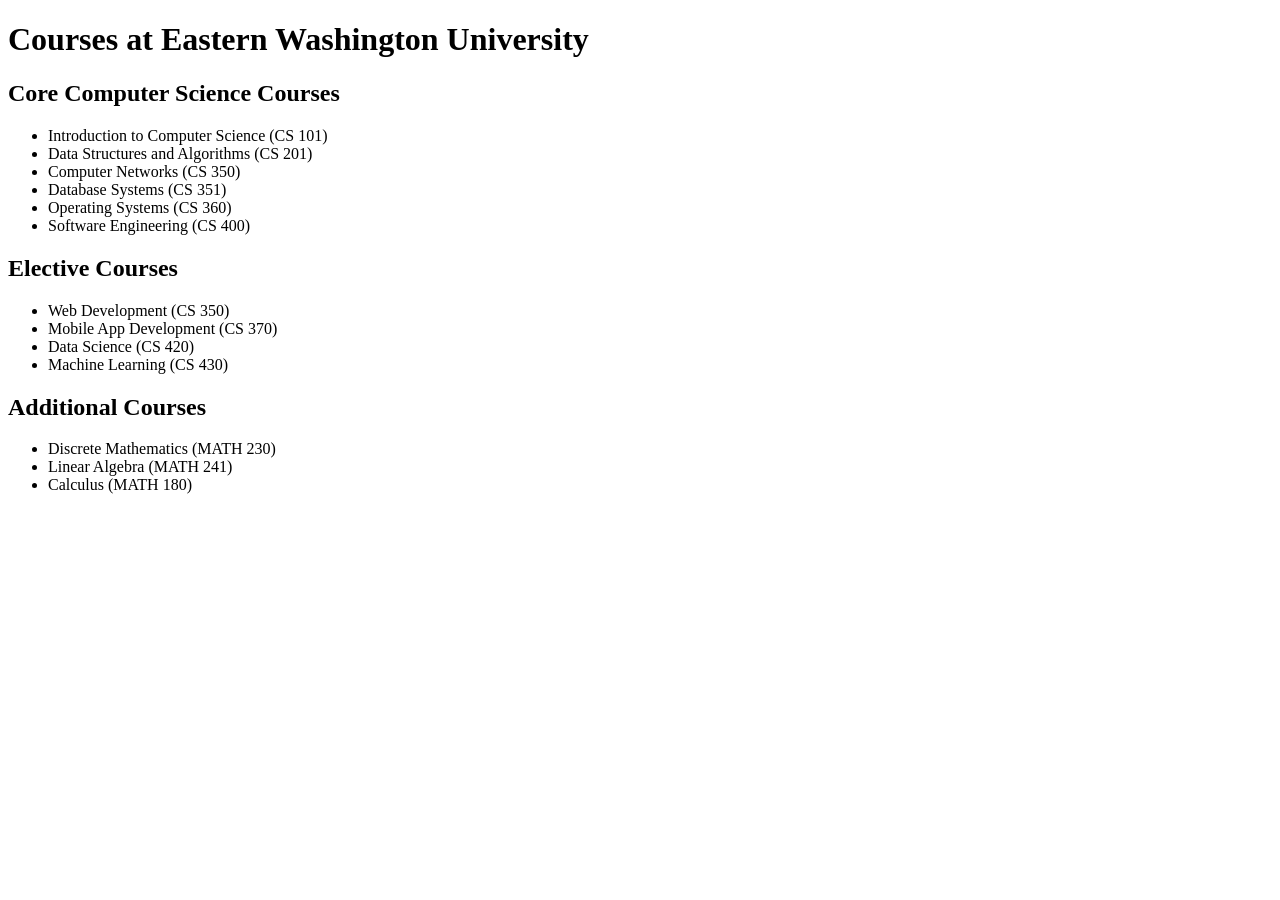
==== index.html @ c58afe69 "Rename courses.html to index.html" ====
<!DOCTYPE html>
<html lang="en">
<head>
    <meta charset="UTF-8">
    <meta name="viewport" content="width=device-width, initial-scale=1.0">
    <title>Courses at Eastern Washington University</title>
</head>
<body>
    <h1>Courses at Eastern Washington University</h1>

    <h2>Core Computer Science Courses</h2>
    <ul>
        <li>Introduction to Computer Science (CS 101)</li>
        <li>Data Structures and Algorithms (CS 201)</li>
        <li>Computer Networks (CS 350)</li>
        <li>Database Systems (CS 351)</li>
        <li>Operating Systems (CS 360)</li>
        <li>Software Engineering (CS 400)</li>
    </ul>

    <h2>Elective Courses</h2>
    <ul>
        <li>Web Development (CS 350)</li>
        <li>Mobile App Development (CS 370)</li>
        <li>Data Science (CS 420)</li>
        <li>Machine Learning (CS 430)</li>
    </ul>

    <h2>Additional Courses</h2>
    <ul>
        <li>Discrete Mathematics (MATH 230)</li>
        <li>Linear Algebra (MATH 241)</li>
        <li>Calculus (MATH 180)</li>
    </ul>
</body>
</html>
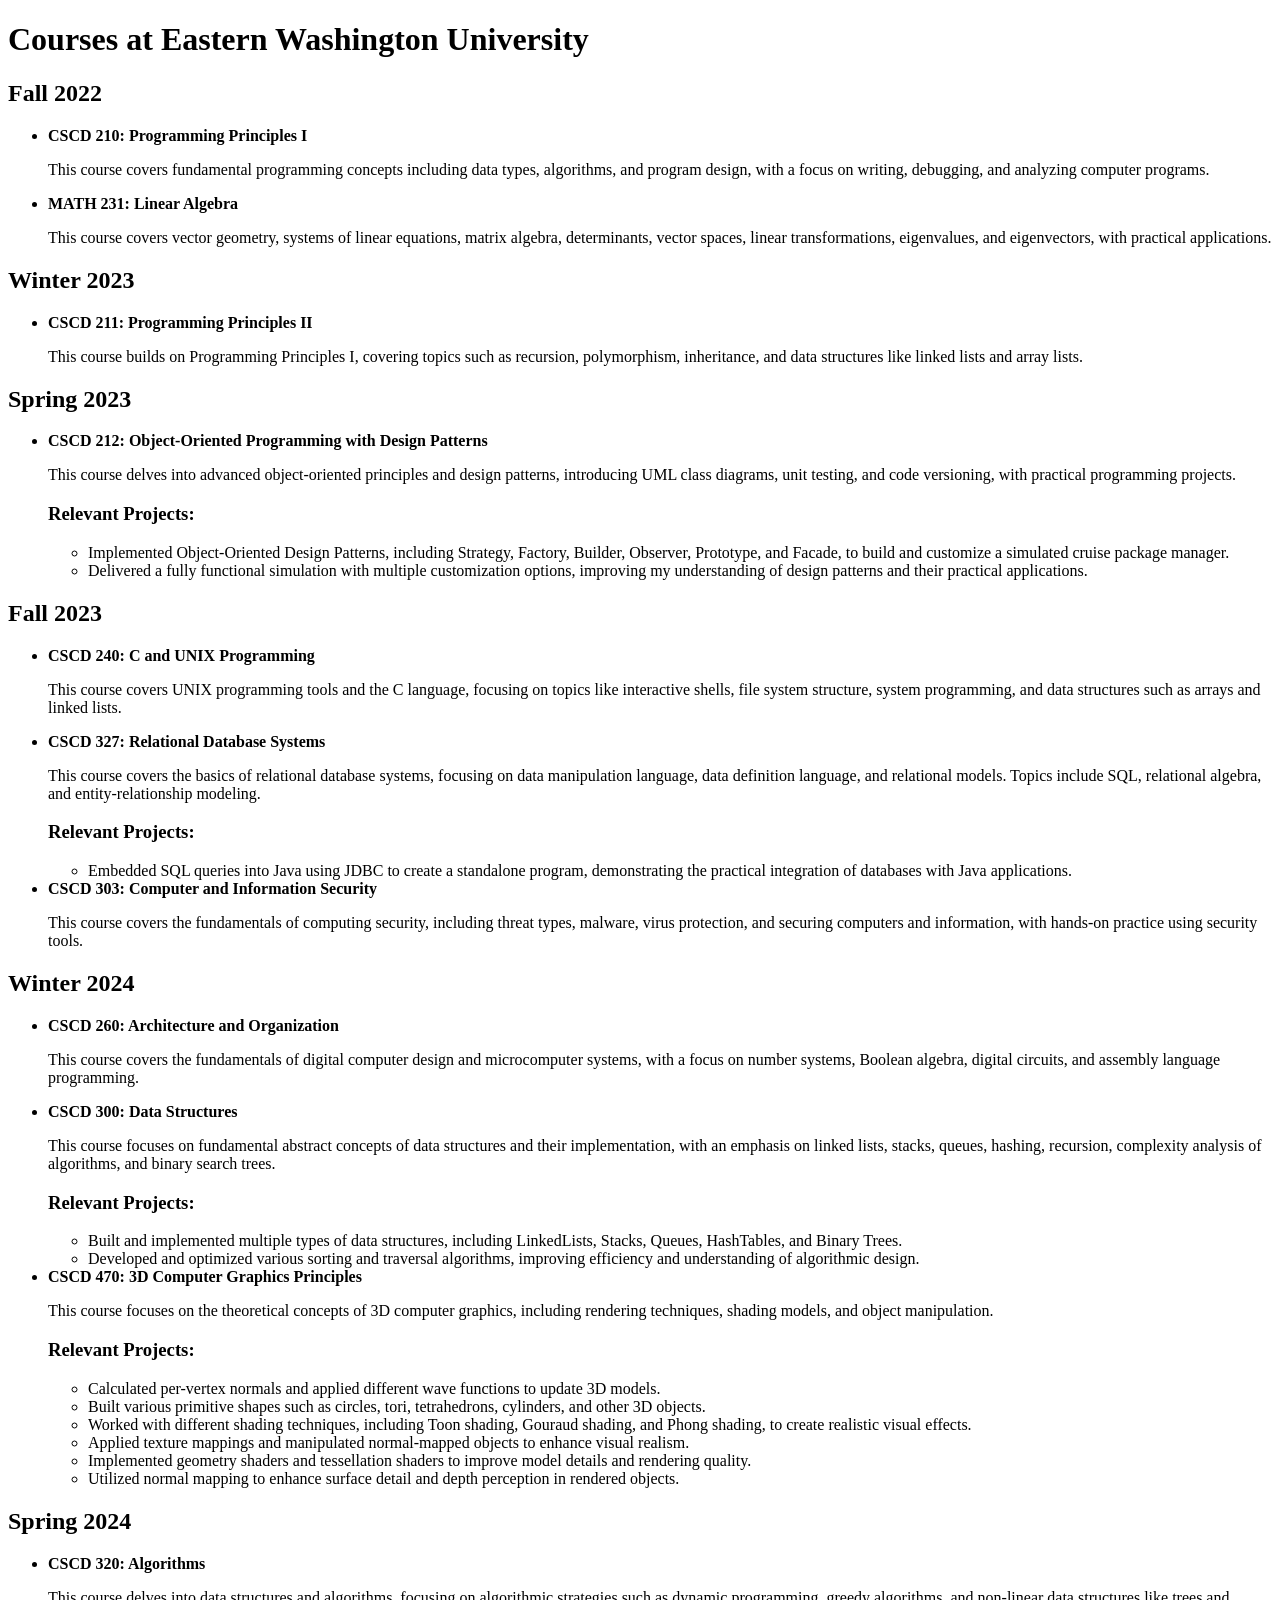
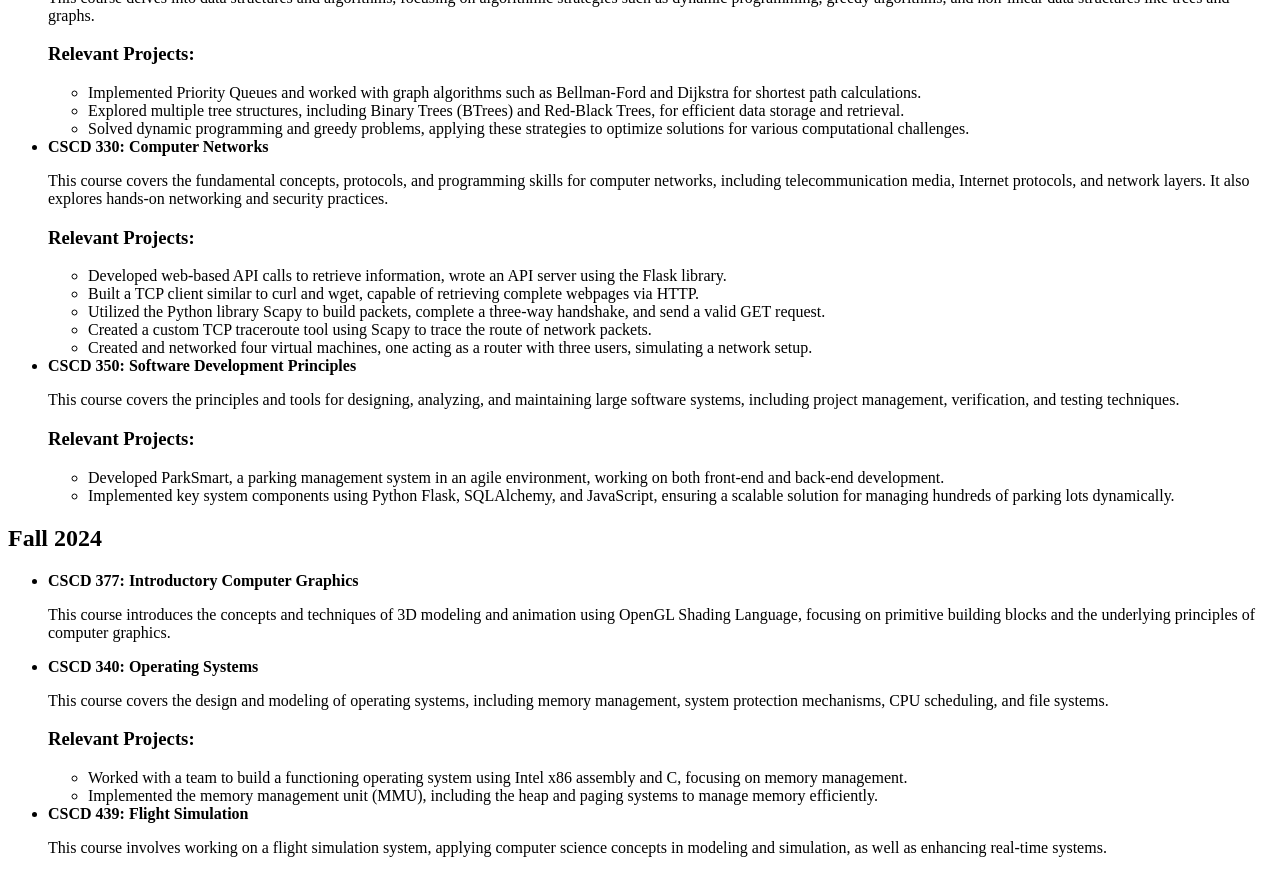
==== commit 537578bb: "Working on pages" ====
--- a/index.html
+++ b/index.html
@@ -4,33 +4,124 @@
     <meta charset="UTF-8">
     <meta name="viewport" content="width=device-width, initial-scale=1.0">
     <title>Courses at Eastern Washington University</title>
+    <link rel="stylesheet" href="styles.css">
 </head>
 <body>
     <h1>Courses at Eastern Washington University</h1>
 
-    <h2>Core Computer Science Courses</h2>
+    <!-- Fall 2022 -->
+    <h2>Fall 2022</h2>
     <ul>
-        <li>Introduction to Computer Science (CS 101)</li>
-        <li>Data Structures and Algorithms (CS 201)</li>
-        <li>Computer Networks (CS 350)</li>
-        <li>Database Systems (CS 351)</li>
-        <li>Operating Systems (CS 360)</li>
-        <li>Software Engineering (CS 400)</li>
+        <li><strong>CSCD 210: Programming Principles I</strong></li>
+        <p>This course covers fundamental programming concepts including data types, algorithms, and program design, with a focus on writing, debugging, and analyzing computer programs.</p>
+        <li><strong>MATH 231: Linear Algebra</strong></li>
+        <p>This course covers vector geometry, systems of linear equations, matrix algebra, determinants, vector spaces, linear transformations, eigenvalues, and eigenvectors, with practical applications.</p>
     </ul>
 
-    <h2>Elective Courses</h2>
+    <!-- Winter 2023 -->
+    <h2>Winter 2023</h2>
     <ul>
-        <li>Web Development (CS 350)</li>
-        <li>Mobile App Development (CS 370)</li>
-        <li>Data Science (CS 420)</li>
-        <li>Machine Learning (CS 430)</li>
+        <li><strong>CSCD 211: Programming Principles II</strong></li>
+        <p>This course builds on Programming Principles I, covering topics such as recursion, polymorphism, inheritance, and data structures like linked lists and array lists.</p>
     </ul>
 
-    <h2>Additional Courses</h2>
+    <!-- Spring 2023 -->
+    <h2>Spring 2023</h2>
     <ul>
-        <li>Discrete Mathematics (MATH 230)</li>
-        <li>Linear Algebra (MATH 241)</li>
-        <li>Calculus (MATH 180)</li>
+        <li><strong>CSCD 212: Object-Oriented Programming with Design Patterns</strong></li>
+        <p>This course delves into advanced object-oriented principles and design patterns, introducing UML class diagrams, unit testing, and code versioning, with practical programming projects.</p>
+        <h3>Relevant Projects:</h3>
+        <ul>
+            <li>Implemented Object-Oriented Design Patterns, including Strategy, Factory, Builder, Observer, Prototype, and Facade, to build and customize a simulated cruise package manager.</li>
+            <li>Delivered a fully functional simulation with multiple customization options, improving my understanding of design patterns and their practical applications.</li>
+        </ul>
     </ul>
+
+    <!-- Fall 2023 -->
+    <h2>Fall 2023</h2>
+    <ul>
+        <li><strong>CSCD 240: C and UNIX Programming</strong></li>
+        <p>This course covers UNIX programming tools and the C language, focusing on topics like interactive shells, file system structure, system programming, and data structures such as arrays and linked lists.</p>
+        <li><strong>CSCD 327: Relational Database Systems</strong></li>
+        <p>This course covers the basics of relational database systems, focusing on data manipulation language, data definition language, and relational models. Topics include SQL, relational algebra, and entity-relationship modeling.</p>
+        <h3>Relevant Projects:</h3>
+        <ul>
+            <li>Embedded SQL queries into Java using JDBC to create a standalone program, demonstrating the practical integration of databases with Java applications.</li>
+        </ul>
+        <li><strong>CSCD 303: Computer and Information Security</strong></li>
+        <p>This course covers the fundamentals of computing security, including threat types, malware, virus protection, and securing computers and information, with hands-on practice using security tools.</p>
+    </ul>
+
+    <!-- Winter 2024 -->
+    <h2>Winter 2024</h2>
+    <ul>
+        <li><strong>CSCD 260: Architecture and Organization</strong></li>
+        <p>This course covers the fundamentals of digital computer design and microcomputer systems, with a focus on number systems, Boolean algebra, digital circuits, and assembly language programming.</p>
+        <li><strong>CSCD 300: Data Structures</strong></li>
+        <p>This course focuses on fundamental abstract concepts of data structures and their implementation, with an emphasis on linked lists, stacks, queues, hashing, recursion, complexity analysis of algorithms, and binary search trees.</p>
+        <h3>Relevant Projects:</h3>
+        <ul>
+            <li>Built and implemented multiple types of data structures, including LinkedLists, Stacks, Queues, HashTables, and Binary Trees.</li>
+            <li>Developed and optimized various sorting and traversal algorithms, improving efficiency and understanding of algorithmic design.</li>
+        </ul>
+        <li><strong>CSCD 470: 3D Computer Graphics Principles</strong></li>
+        <p>This course focuses on the theoretical concepts of 3D computer graphics, including rendering techniques, shading models, and object manipulation.</p>
+        <h3>Relevant Projects:</h3>
+        <ul>
+            <li>Calculated per-vertex normals and applied different wave functions to update 3D models.</li>
+            <li>Built various primitive shapes such as circles, tori, tetrahedrons, cylinders, and other 3D objects.</li>
+            <li>Worked with different shading techniques, including Toon shading, Gouraud shading, and Phong shading, to create realistic visual effects.</li>
+            <li>Applied texture mappings and manipulated normal-mapped objects to enhance visual realism.</li>
+            <li>Implemented geometry shaders and tessellation shaders to improve model details and rendering quality.</li>
+            <li>Utilized normal mapping to enhance surface detail and depth perception in rendered objects.</li>
+        </ul>
+    </ul>
+
+    <!-- Spring 2024 -->
+    <h2>Spring 2024</h2>
+    <ul>
+        <li><strong>CSCD 320: Algorithms</strong></li>
+        <p>This course delves into data structures and algorithms, focusing on algorithmic strategies such as dynamic programming, greedy algorithms, and non-linear data structures like trees and graphs.</p>
+        <h3>Relevant Projects:</h3>
+        <ul>
+            <li>Implemented Priority Queues and worked with graph algorithms such as Bellman-Ford and Dijkstra for shortest path calculations.</li>
+            <li>Explored multiple tree structures, including Binary Trees (BTrees) and Red-Black Trees, for efficient data storage and retrieval.</li>
+            <li>Solved dynamic programming and greedy problems, applying these strategies to optimize solutions for various computational challenges.</li>
+        </ul>
+        <li><strong>CSCD 330: Computer Networks</strong></li>
+        <p>This course covers the fundamental concepts, protocols, and programming skills for computer networks, including telecommunication media, Internet protocols, and network layers. It also explores hands-on networking and security practices.</p>
+        <h3>Relevant Projects:</h3>
+        <ul>
+            <li>Developed web-based API calls to retrieve information, wrote an API server using the Flask library.</li>
+            <li>Built a TCP client similar to curl and wget, capable of retrieving complete webpages via HTTP.</li>
+            <li>Utilized the Python library Scapy to build packets, complete a three-way handshake, and send a valid GET request.</li>
+            <li>Created a custom TCP traceroute tool using Scapy to trace the route of network packets.</li>
+            <li>Created and networked four virtual machines, one acting as a router with three users, simulating a network setup.</li>
+        </ul>
+        <li><strong>CSCD 350: Software Development Principles</strong></li>
+        <p>This course covers the principles and tools for designing, analyzing, and maintaining large software systems, including project management, verification, and testing techniques.</p>
+        <h3>Relevant Projects:</h3>
+        <ul>
+            <li>Developed ParkSmart, a parking management system in an agile environment, working on both front-end and back-end development.</li>
+            <li>Implemented key system components using Python Flask, SQLAlchemy, and JavaScript, ensuring a scalable solution for managing hundreds of parking lots dynamically.</li>
+        </ul>
+    </ul>
+
+    <!-- Fall 2024 -->
+    <h2>Fall 2024</h2>
+    <ul>
+        <li><strong>CSCD 377: Introductory Computer Graphics</strong></li>
+        <p>This course introduces the concepts and techniques of 3D modeling and animation using OpenGL Shading Language, focusing on primitive building blocks and the underlying principles of computer graphics.</p>
+        <li><strong>CSCD 340: Operating Systems</strong></li>
+        <p>This course covers the design and modeling of operating systems, including memory management, system protection mechanisms, CPU scheduling, and file systems.</p>
+        <h3>Relevant Projects:</h3>
+        <ul>
+            <li>Worked with a team to build a functioning operating system using Intel x86 assembly and C, focusing on memory management.</li>
+            <li>Implemented the memory management unit (MMU), including the heap and paging systems to manage memory efficiently.</li>
+        </ul>
+        <li><strong>CSCD 439: Flight Simulation</strong></li>
+        <p>This course involves working on a flight simulation system, applying computer science concepts in modeling and simulation, as well as enhancing real-time systems.</p>
+    </ul>
+
 </body>
 </html>
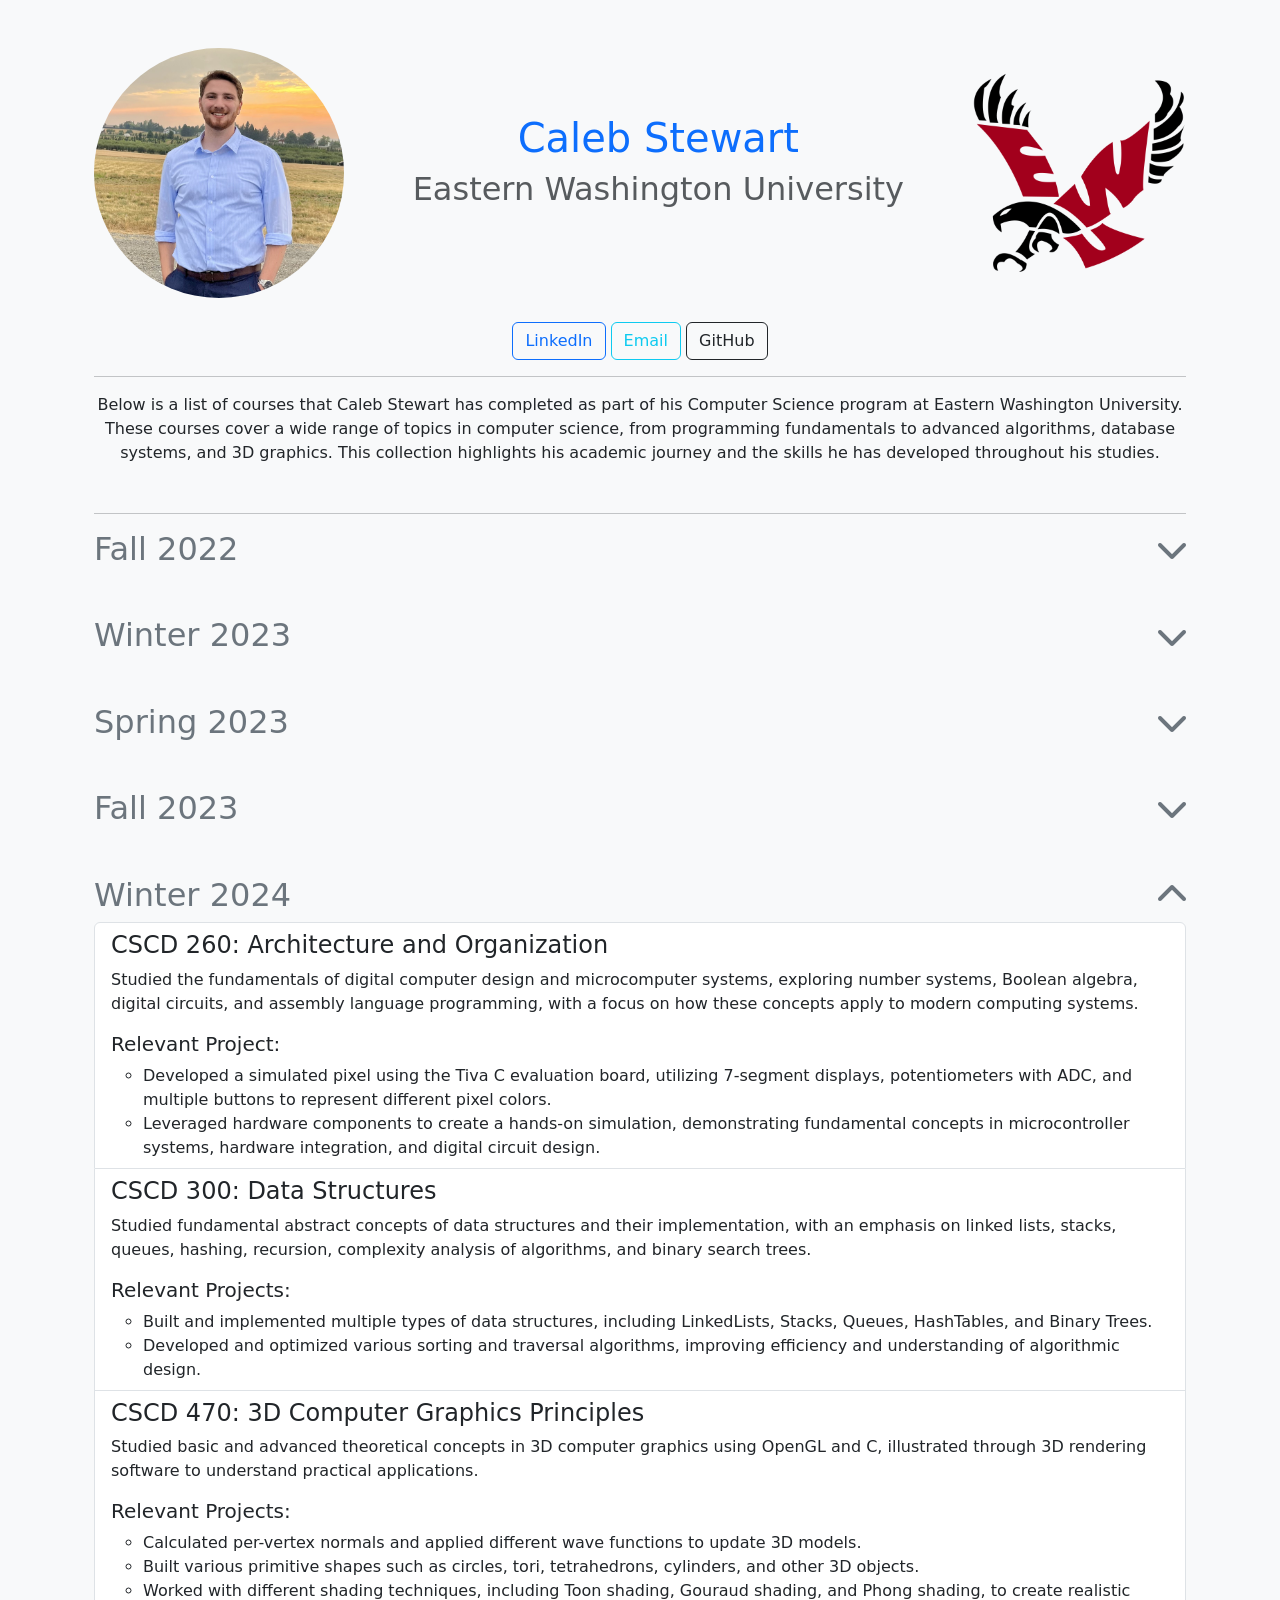
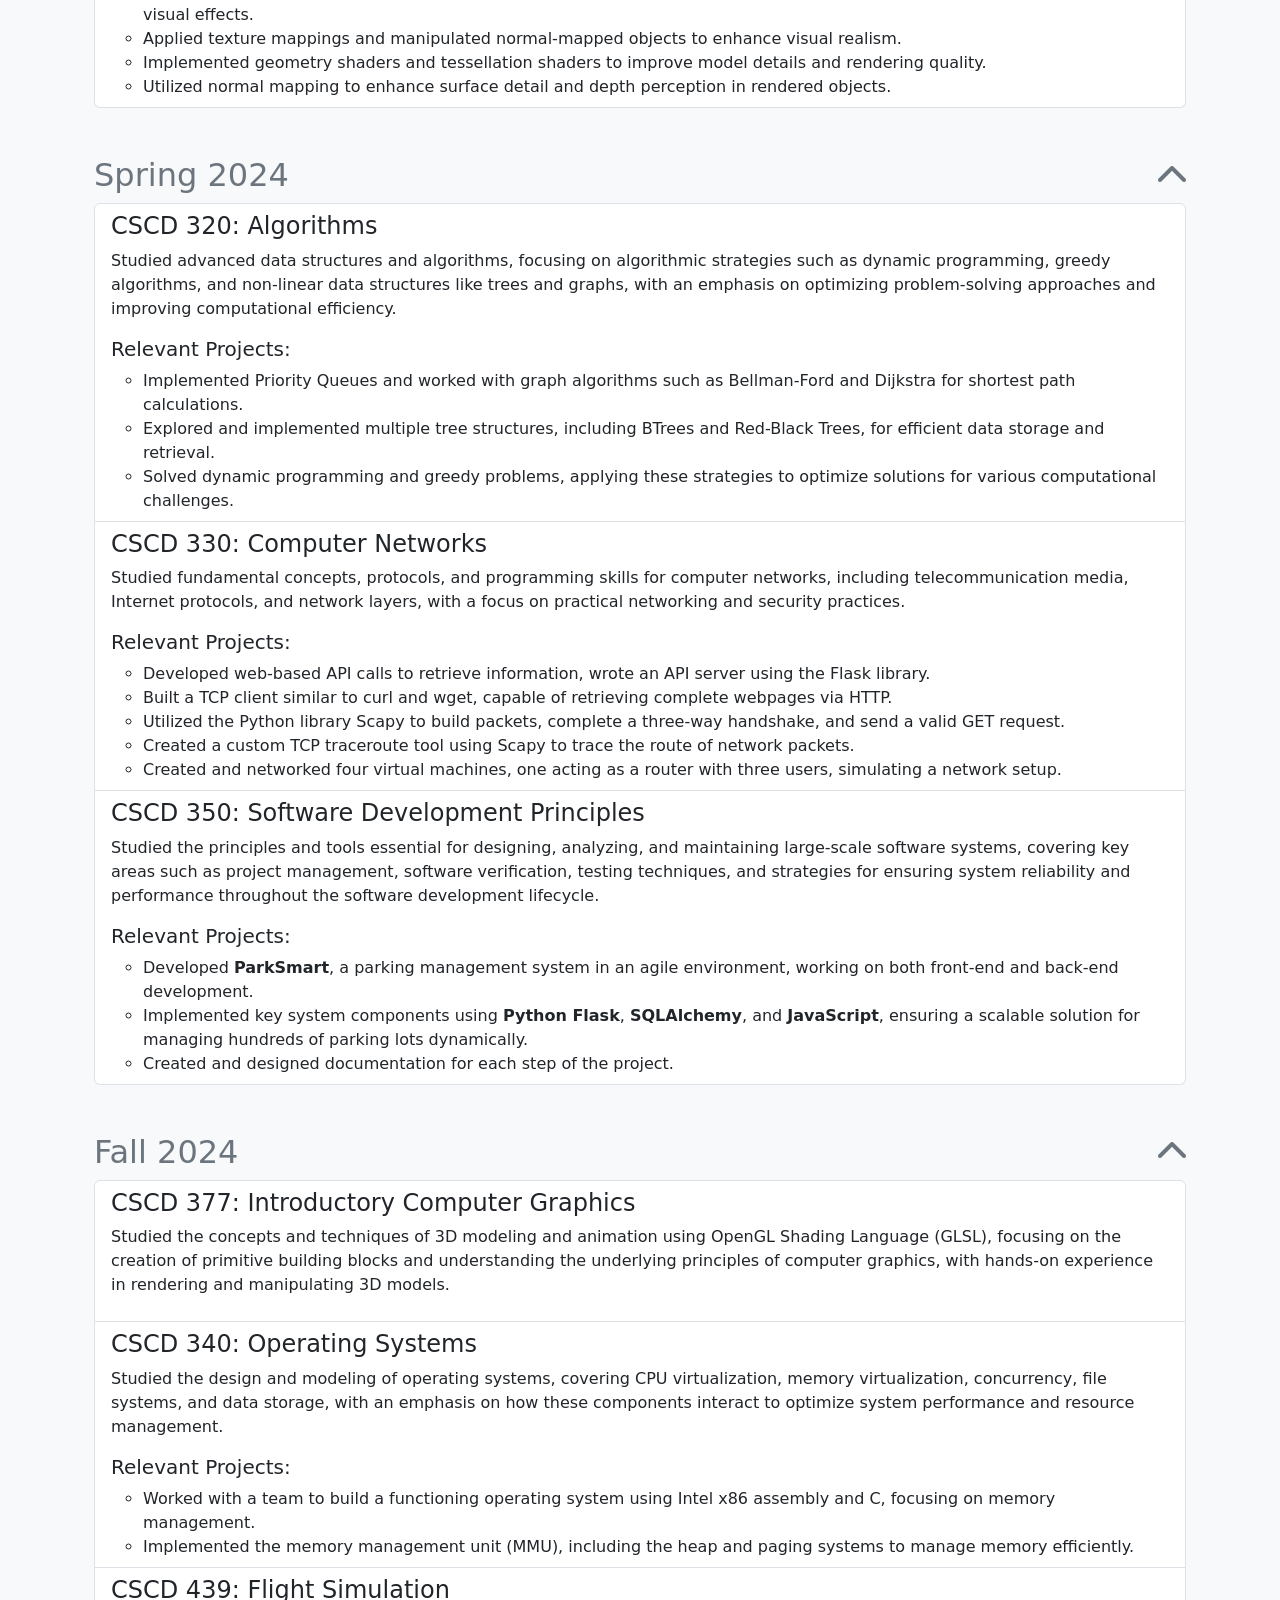
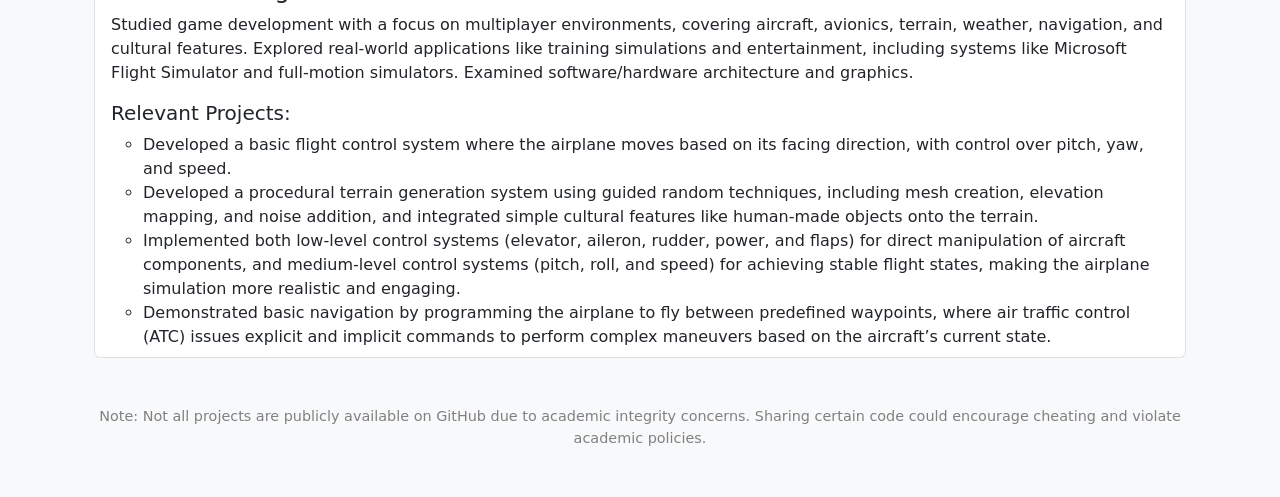
==== commit 468b46eb: "Update index.html" ====
--- a/index.html
+++ b/index.html
@@ -4,124 +4,395 @@
     <meta charset="UTF-8">
     <meta name="viewport" content="width=device-width, initial-scale=1.0">
     <title>Courses at Eastern Washington University</title>
-    <link rel="stylesheet" href="styles.css">
+    <!-- Bootstrap CSS -->
+    <link href="https://cdn.jsdelivr.net/npm/bootstrap@5.3.3/dist/css/bootstrap.min.css" rel="stylesheet"
+          integrity="sha384-QWTKZyjpPEjISv5WaRU9OFeRpok6YctnYmDr5pNlyT2bRjXh0JMhjY6hW+ALEwIH" crossorigin="anonymous">
+    <!-- Font Awesome CDN -->
+    <link href="https://cdnjs.cloudflare.com/ajax/libs/font-awesome/6.0.0-beta3/css/all.min.css" rel="stylesheet">
+
+
 </head>
-<body>
-    <h1>Courses at Eastern Washington University</h1>
-
-    <!-- Fall 2022 -->
-    <h2>Fall 2022</h2>
-    <ul>
-        <li><strong>CSCD 210: Programming Principles I</strong></li>
-        <p>This course covers fundamental programming concepts including data types, algorithms, and program design, with a focus on writing, debugging, and analyzing computer programs.</p>
-        <li><strong>MATH 231: Linear Algebra</strong></li>
-        <p>This course covers vector geometry, systems of linear equations, matrix algebra, determinants, vector spaces, linear transformations, eigenvalues, and eigenvectors, with practical applications.</p>
-    </ul>
-
-    <!-- Winter 2023 -->
-    <h2>Winter 2023</h2>
-    <ul>
-        <li><strong>CSCD 211: Programming Principles II</strong></li>
-        <p>This course builds on Programming Principles I, covering topics such as recursion, polymorphism, inheritance, and data structures like linked lists and array lists.</p>
-    </ul>
-
-    <!-- Spring 2023 -->
-    <h2>Spring 2023</h2>
-    <ul>
-        <li><strong>CSCD 212: Object-Oriented Programming with Design Patterns</strong></li>
-        <p>This course delves into advanced object-oriented principles and design patterns, introducing UML class diagrams, unit testing, and code versioning, with practical programming projects.</p>
-        <h3>Relevant Projects:</h3>
-        <ul>
-            <li>Implemented Object-Oriented Design Patterns, including Strategy, Factory, Builder, Observer, Prototype, and Facade, to build and customize a simulated cruise package manager.</li>
-            <li>Delivered a fully functional simulation with multiple customization options, improving my understanding of design patterns and their practical applications.</li>
-        </ul>
-    </ul>
-
-    <!-- Fall 2023 -->
-    <h2>Fall 2023</h2>
-    <ul>
-        <li><strong>CSCD 240: C and UNIX Programming</strong></li>
-        <p>This course covers UNIX programming tools and the C language, focusing on topics like interactive shells, file system structure, system programming, and data structures such as arrays and linked lists.</p>
-        <li><strong>CSCD 327: Relational Database Systems</strong></li>
-        <p>This course covers the basics of relational database systems, focusing on data manipulation language, data definition language, and relational models. Topics include SQL, relational algebra, and entity-relationship modeling.</p>
-        <h3>Relevant Projects:</h3>
-        <ul>
-            <li>Embedded SQL queries into Java using JDBC to create a standalone program, demonstrating the practical integration of databases with Java applications.</li>
-        </ul>
-        <li><strong>CSCD 303: Computer and Information Security</strong></li>
-        <p>This course covers the fundamentals of computing security, including threat types, malware, virus protection, and securing computers and information, with hands-on practice using security tools.</p>
-    </ul>
-
-    <!-- Winter 2024 -->
-    <h2>Winter 2024</h2>
-    <ul>
-        <li><strong>CSCD 260: Architecture and Organization</strong></li>
-        <p>This course covers the fundamentals of digital computer design and microcomputer systems, with a focus on number systems, Boolean algebra, digital circuits, and assembly language programming.</p>
-        <li><strong>CSCD 300: Data Structures</strong></li>
-        <p>This course focuses on fundamental abstract concepts of data structures and their implementation, with an emphasis on linked lists, stacks, queues, hashing, recursion, complexity analysis of algorithms, and binary search trees.</p>
-        <h3>Relevant Projects:</h3>
-        <ul>
-            <li>Built and implemented multiple types of data structures, including LinkedLists, Stacks, Queues, HashTables, and Binary Trees.</li>
-            <li>Developed and optimized various sorting and traversal algorithms, improving efficiency and understanding of algorithmic design.</li>
-        </ul>
-        <li><strong>CSCD 470: 3D Computer Graphics Principles</strong></li>
-        <p>This course focuses on the theoretical concepts of 3D computer graphics, including rendering techniques, shading models, and object manipulation.</p>
-        <h3>Relevant Projects:</h3>
-        <ul>
-            <li>Calculated per-vertex normals and applied different wave functions to update 3D models.</li>
-            <li>Built various primitive shapes such as circles, tori, tetrahedrons, cylinders, and other 3D objects.</li>
-            <li>Worked with different shading techniques, including Toon shading, Gouraud shading, and Phong shading, to create realistic visual effects.</li>
-            <li>Applied texture mappings and manipulated normal-mapped objects to enhance visual realism.</li>
-            <li>Implemented geometry shaders and tessellation shaders to improve model details and rendering quality.</li>
-            <li>Utilized normal mapping to enhance surface detail and depth perception in rendered objects.</li>
-        </ul>
-    </ul>
-
-    <!-- Spring 2024 -->
-    <h2>Spring 2024</h2>
-    <ul>
-        <li><strong>CSCD 320: Algorithms</strong></li>
-        <p>This course delves into data structures and algorithms, focusing on algorithmic strategies such as dynamic programming, greedy algorithms, and non-linear data structures like trees and graphs.</p>
-        <h3>Relevant Projects:</h3>
-        <ul>
-            <li>Implemented Priority Queues and worked with graph algorithms such as Bellman-Ford and Dijkstra for shortest path calculations.</li>
-            <li>Explored multiple tree structures, including Binary Trees (BTrees) and Red-Black Trees, for efficient data storage and retrieval.</li>
-            <li>Solved dynamic programming and greedy problems, applying these strategies to optimize solutions for various computational challenges.</li>
-        </ul>
-        <li><strong>CSCD 330: Computer Networks</strong></li>
-        <p>This course covers the fundamental concepts, protocols, and programming skills for computer networks, including telecommunication media, Internet protocols, and network layers. It also explores hands-on networking and security practices.</p>
-        <h3>Relevant Projects:</h3>
-        <ul>
-            <li>Developed web-based API calls to retrieve information, wrote an API server using the Flask library.</li>
-            <li>Built a TCP client similar to curl and wget, capable of retrieving complete webpages via HTTP.</li>
-            <li>Utilized the Python library Scapy to build packets, complete a three-way handshake, and send a valid GET request.</li>
-            <li>Created a custom TCP traceroute tool using Scapy to trace the route of network packets.</li>
-            <li>Created and networked four virtual machines, one acting as a router with three users, simulating a network setup.</li>
-        </ul>
-        <li><strong>CSCD 350: Software Development Principles</strong></li>
-        <p>This course covers the principles and tools for designing, analyzing, and maintaining large software systems, including project management, verification, and testing techniques.</p>
-        <h3>Relevant Projects:</h3>
-        <ul>
-            <li>Developed ParkSmart, a parking management system in an agile environment, working on both front-end and back-end development.</li>
-            <li>Implemented key system components using Python Flask, SQLAlchemy, and JavaScript, ensuring a scalable solution for managing hundreds of parking lots dynamically.</li>
-        </ul>
-    </ul>
-
-    <!-- Fall 2024 -->
-    <h2>Fall 2024</h2>
-    <ul>
-        <li><strong>CSCD 377: Introductory Computer Graphics</strong></li>
-        <p>This course introduces the concepts and techniques of 3D modeling and animation using OpenGL Shading Language, focusing on primitive building blocks and the underlying principles of computer graphics.</p>
-        <li><strong>CSCD 340: Operating Systems</strong></li>
-        <p>This course covers the design and modeling of operating systems, including memory management, system protection mechanisms, CPU scheduling, and file systems.</p>
-        <h3>Relevant Projects:</h3>
-        <ul>
-            <li>Worked with a team to build a functioning operating system using Intel x86 assembly and C, focusing on memory management.</li>
-            <li>Implemented the memory management unit (MMU), including the heap and paging systems to manage memory efficiently.</li>
-        </ul>
-        <li><strong>CSCD 439: Flight Simulation</strong></li>
-        <p>This course involves working on a flight simulation system, applying computer science concepts in modeling and simulation, as well as enhancing real-time systems.</p>
-    </ul>
-
+<body class="bg-light text-dark">
+<div class="container my-5">
+    <div class="container my-5">
+        <!-- Header Section with Flexbox for Image Positioning -->
+        <div class="d-flex justify-content-between align-items-center mb-4">
+            <!-- Caleb's Picture (Upper Left) -->
+            <img src="IMG_1940.jpg" alt="Caleb Stewart" class="img-fluid rounded-circle"
+                 style="width: 250px; height: 250px; object-fit: cover;">
+
+            <!-- Main Header Text -->
+            <div class="text-center">
+                <h1 class="text-primary mb-2">Caleb Stewart</h1>
+                <h2 class="text-muted mb-4">Eastern Washington University</h2>
+            </div>
+
+            <!-- Eastern Washington University Logo (Upper Right) -->
+            <img src="Eastern_Washington_Eagles_logo.svg.png" alt="Eastern Washington University Logo" class="img-fluid"
+                 style="height: 200px;">
+        </div>
+        <div class="text-center">
+            <p>
+                <a href="https://www.linkedin.com/in/caleb-stewart-281594274/" target="_blank"
+                   class="btn btn-outline-primary btn-md">LinkedIn</a>
+                <a href="mailto:calebstew32@hotmail.com" class="btn btn-outline-info btn-md">Email</a>
+                <a href="https://github.com/caleb-stewart" target="_blank"
+                   class="btn btn-outline-dark btn-md">GitHub</a>
+            </p>
+        </div>
+        <hr>
+        <!-- Introduction Paragraph -->
+        <p class="text-center text-dark mb-5">
+            Below is a list of courses that Caleb Stewart has completed as part of his Computer Science program at
+            Eastern Washington University. These courses cover a wide range of topics in computer science, from
+            programming fundamentals to advanced algorithms, database systems, and 3D graphics. This collection
+            highlights his academic journey and the skills he has developed throughout his studies.
+        </p>
+
+
+        <hr>
+
+        <!-- Fall 2022 -->
+        <section class="mb-5">
+            <h2 class="text-secondary d-flex justify-content-between align-items-center" data-bs-toggle="collapse"
+                data-bs-target="#fall2022Content" aria-expanded="false" aria-controls="fall2022Content"
+                style="cursor: pointer;">
+                <span>Fall 2022</span>
+                <i id="fall2022Arrow" class="fas fa-chevron-down"></i>
+            </h2>
+            <div id="fall2022Content" class="collapse">
+                <ul class="list-group">
+                    <li class="list-group-item">
+                        <h4>CSCD 210: Programming Principles I</h4>
+                        <p>Studied fundamental programming concepts including data types, algorithms, and program design, with a focus on writing, debugging, and analyzing computer programs.</p>
+                    </li>
+                    <li class="list-group-item">
+                        <h4>MATH 231: Linear Algebra</h4>
+                        <p>Covered topics in vector geometry, systems of linear equations, matrix algebra, determinants, vector spaces, linear transformations, eigenvalues, and eigenvectors, with practical applications.</p>
+                    </li>
+                </ul>
+            </div>
+        </section>
+
+
+        <!-- Winter 2023 -->
+        <section class="mb-5">
+            <h2 class="text-secondary d-flex justify-content-between align-items-center" data-bs-toggle="collapse"
+                data-bs-target="#winter2023Content" aria-expanded="false" aria-controls="winter2023Content"
+                style="cursor: pointer;">
+                <span>Winter 2023</span>
+                <i id="winter2023Arrow" class="fas fa-chevron-down"></i>
+            </h2>
+            <div id="winter2023Content" class="collapse">
+                <ul class="list-group">
+                    <li class="list-group-item">
+                        <h4>CSCD 211: Programming Principles II</h4>
+                        <p>Studied advanced programming concepts building on Programming Principles I, including recursion, polymorphism, inheritance, and data structures such as linked lists and array lists.</p>
+                    </li>
+                    <li class="list-group-item">
+                        <h4>MATH 300: Discrete Mathematics</h4>
+                        <p>Covered foundational and implementation topics in mathematics relevant to computer science, including logic, induction, recursion, set theory, modular arithmetic, graph theory, and matrix operations (e.g., systems of linear equations and graph representations).</p>
+                </ul>
+            </div>
+        </section>
+
+
+        <!-- Spring 2023 -->
+        <section class="mb-5">
+            <h2 class="text-secondary d-flex justify-content-between align-items-center" data-bs-toggle="collapse"
+                data-bs-target="#spring2023Content" aria-expanded="false" aria-controls="spring2023Content"
+                style="cursor: pointer;">
+                <span>Spring 2023</span>
+                <i id="spring2023Arrow" class="fas fa-chevron-down"></i>
+            </h2>
+            <div id="spring2023Content" class="collapse">
+                <ul class="list-group">
+                    <li class="list-group-item">
+                        <h4>CSCD 212: Object-Oriented Programming with Design Patterns</h4>
+                        <p>Studied advanced object-oriented principles and design patterns, including UML class diagrams, unit testing, and code versioning, with hands-on programming projects.</p>
+                        <h5 class="mt-3">Relevant Projects:</h5>
+                        <ul>
+                            <li>Implemented Object-Oriented Design Patterns, including Strategy, Factory, Builder,
+                                Observer, Prototype, and Facade, to build and customize a simulated cruise package
+                                manager.
+                            </li>
+                            <li>Delivered a fully functional simulation with multiple customization options, improving
+                                my understanding of design patterns and their practical applications.
+                            </li>
+                        </ul>
+                    </li>
+                    <li class="list-group-item">
+                        <h4>MATH 380: Probability and Statistics</h4>
+                        <p>Studied empirical and theoretical frequency distributions, random variables (discrete and continuous), binomial and normal distributions, descriptive statistics (measures of location, spread, and association), and an introduction to inferential statistics (confidence intervals and hypothesis testing).</p>
+                </ul>
+            </div>
+        </section>
+
+
+        <!-- Fall 2023 -->
+        <section class="mb-5">
+            <h2 class="text-secondary d-flex justify-content-between align-items-center" data-bs-toggle="collapse"
+                data-bs-target="#fall2023Content" aria-expanded="false" aria-controls="fall2023Content"
+                style="cursor: pointer;">
+                <span>Fall 2023</span>
+                <i id="fall2023Arrow" class="fas fa-chevron-down"></i>
+            </h2>
+            <div id="fall2023Content" class="collapse">
+                <ul class="list-group">
+                    <li class="list-group-item">
+                        <h4>CSCD 240: C and UNIX Programming</h4>
+                        <p>Studied UNIX programming tools and the C language, with a focus on interactive shells, file system structure, system programming techniques, and data structures such as arrays and linked lists, including their implementation and use in real-world applications.</p>
+                    </li>
+                    <li class="list-group-item">
+                        <h4>CSCD 327: Relational Database Systems</h4>
+                        <p>Studied the fundamentals of relational database systems, focusing on data manipulation language (DML), data definition language (DDL), and relational models. Topics included SQL, relational algebra, and entity-relationship modeling, with an emphasis on their practical application in database design and management.</p>
+                        <h5 class="mt-3">Relevant Projects:</h5>
+                        <ul>
+                            <li>Embedded SQL queries into Java using JDBC to create a standalone program, demonstrating
+                                the practical integration of databases with Java applications.
+                            </li>
+                        </ul>
+                    </li>
+                    <li class="list-group-item">
+                        <h4>CSCD 303: Computer and Information Security</h4>
+                        <p>Studied the fundamentals of computing security, covering threat types, malware, virus protection, and methods for securing computers and information. Gained hands-on experience using various security tools to apply theoretical concepts in practical scenarios.</p>
+                    </li>
+                </ul>
+            </div>
+        </section>
+
+
+        <!-- Winter 2024 -->
+        <section class="mb-5">
+            <h2 class="text-secondary d-flex justify-content-between align-items-center" data-bs-toggle="collapse"
+                data-bs-target="#winter2024Content" aria-expanded="false" aria-controls="winter2024Content"
+                style="cursor: pointer;">
+                <span>Winter 2024</span>
+                <i id="winter2024Arrow" class="fas fa-chevron-up"></i>
+            </h2>
+            <div id="winter2024Content" class="collapse show">
+                <ul class="list-group">
+                    <li class="list-group-item">
+                        <h4>CSCD 260: Architecture and Organization</h4>
+                        <p>Studied the fundamentals of digital computer design and microcomputer systems, exploring number systems, Boolean algebra, digital circuits, and assembly language programming, with a focus on how these concepts apply to modern computing systems.</p>
+                        <h5 class="mt-3">Relevant Project:</h5>
+                        <ul>
+                            <li>Developed a simulated pixel using the Tiva C evaluation board, utilizing 7-segment
+                                displays, potentiometers with ADC, and multiple buttons to represent different pixel
+                                colors.
+                            </li>
+                            <li>Leveraged hardware components to create a hands-on simulation, demonstrating fundamental
+                                concepts in microcontroller systems, hardware integration, and digital circuit design.
+                            </li>
+                        </ul>
+                    </li>
+                    <li class="list-group-item">
+                        <h4>CSCD 300: Data Structures</h4>
+                        <p>Studied fundamental abstract concepts of data structures and their implementation, with an emphasis on linked lists, stacks, queues, hashing, recursion, complexity analysis of algorithms, and binary search trees.</p>
+                        <h5 class="mt-3">Relevant Projects:</h5>
+                        <ul>
+                            <li>Built and implemented multiple types of data structures, including LinkedLists, Stacks,
+                                Queues, HashTables, and Binary Trees.
+                            </li>
+                            <li>Developed and optimized various sorting and traversal algorithms, improving efficiency
+                                and understanding of algorithmic design.
+                            </li>
+                        </ul>
+                    </li>
+                    <li class="list-group-item">
+                        <h4>CSCD 470: 3D Computer Graphics Principles</h4>
+                        <p>Studied basic and advanced theoretical concepts in 3D computer graphics using OpenGL and C, illustrated through 3D rendering software to understand practical applications.</p>
+                        <h5 class="mt-3">Relevant Projects:</h5>
+                        <ul>
+                            <li>Calculated per-vertex normals and applied different wave functions to update 3D
+                                models.
+                            </li>
+                            <li>Built various primitive shapes such as circles, tori, tetrahedrons, cylinders, and other
+                                3D objects.
+                            </li>
+                            <li>Worked with different shading techniques, including Toon shading, Gouraud shading, and
+                                Phong shading, to create realistic visual effects.
+                            </li>
+                            <li>Applied texture mappings and manipulated normal-mapped objects to enhance visual
+                                realism.
+                            </li>
+                            <li>Implemented geometry shaders and tessellation shaders to improve model details and
+                                rendering quality.
+                            </li>
+                            <li>Utilized normal mapping to enhance surface detail and depth perception in rendered
+                                objects.
+                            </li>
+                        </ul>
+                    </li>
+                </ul>
+            </div>
+        </section>
+
+
+        <!-- Spring 2024 -->
+        <section class="mb-5">
+            <h2 class="text-secondary d-flex justify-content-between align-items-center" data-bs-toggle="collapse"
+                data-bs-target="#spring2024Content" aria-expanded="false" aria-controls="spring2024Content"
+                style="cursor: pointer;">
+                <span>Spring 2024</span>
+                <i id="spring2024Arrow" class="fas fa-chevron-up"></i>
+            </h2>
+            <div id="spring2024Content" class="collapse show">
+                <ul class="list-group">
+                    <li class="list-group-item">
+                        <h4>CSCD 320: Algorithms</h4>
+                        <p>Studied advanced data structures and algorithms, focusing on algorithmic strategies such as dynamic programming, greedy algorithms, and non-linear data structures like trees and graphs, with an emphasis on optimizing problem-solving approaches and improving computational efficiency.</p>
+                        <h5 class="mt-3">Relevant Projects:</h5>
+                        <ul>
+                            <li>Implemented Priority Queues and worked with graph algorithms such as Bellman-Ford and
+                                Dijkstra for shortest path calculations.
+                            </li>
+                            <li>Explored and implemented multiple tree structures, including BTrees and Red-Black Trees,
+                                for
+                                efficient data storage and retrieval.
+                            </li>
+                            <li>Solved dynamic programming and greedy problems, applying these strategies to optimize
+                                solutions for various computational challenges.
+                            </li>
+                        </ul>
+                    </li>
+                    <li class="list-group-item">
+                        <h4>CSCD 330: Computer Networks</h4>
+                        <p>Studied fundamental concepts, protocols, and programming skills for computer networks, including telecommunication media, Internet protocols, and network layers, with a focus on practical networking and security practices.</p>
+                        <h5 class="mt-3">Relevant Projects:</h5>
+                        <ul>
+                            <li>Developed web-based API calls to retrieve information, wrote an API server using the
+                                Flask
+                                library.
+                            </li>
+                            <li>Built a TCP client similar to curl and wget, capable of retrieving complete webpages via
+                                HTTP.
+                            </li>
+                            <li>Utilized the Python library Scapy to build packets, complete a three-way handshake, and
+                                send
+                                a valid GET request.
+                            </li>
+                            <li>Created a custom TCP traceroute tool using Scapy to trace the route of network
+                                packets.
+                            </li>
+                            <li>Created and networked four virtual machines, one acting as a router with three users,
+                                simulating a network setup.
+                            </li>
+                        </ul>
+                    </li>
+                    <li class="list-group-item">
+                        <h4>CSCD 350: Software Development Principles</h4>
+                        <p>Studied the principles and tools essential for designing, analyzing, and maintaining large-scale software systems, covering key areas such as project management, software verification, testing techniques, and strategies for ensuring system reliability and performance throughout the software development lifecycle.</p>
+                        <h5 class="mt-3">Relevant Projects:</h5>
+                        <ul>
+                            <li>Developed <strong>ParkSmart</strong>, a parking management system in an agile
+                                environment, working on both front-end and back-end development.
+                            </li>
+                            <li>Implemented key system components using <strong>Python Flask</strong>, <strong>SQLAlchemy</strong>,
+                                and <strong>JavaScript</strong>, ensuring a scalable solution for managing hundreds of
+                                parking lots dynamically.
+                            </li>
+                            <li>Created and designed documentation for each step of the project.</li>
+                        </ul>
+                    </li>
+                </ul>
+            </div>
+        </section>
+
+
+        <!-- Fall 2024 -->
+        <section class="mb-5">
+            <h2 class="text-secondary d-flex justify-content-between align-items-center " data-bs-toggle="collapse"
+                data-bs-target="#fall2024Content" aria-expanded="false" aria-controls="fall2024Content"
+                style="cursor: pointer;">
+                <span>Fall 2024</span>
+                <i id="fall2024Arrow" class="fas fa-chevron-up"></i>
+            </h2>
+            <div id="fall2024Content" class="collapse show">
+                <ul class="list-group">
+                    <!-- CSCD 377: Introductory Computer Graphics -->
+                    <li class="list-group-item">
+                        <h4>CSCD 377: Introductory Computer Graphics</h4>
+                        <p>Studied the concepts and techniques of 3D modeling and animation using OpenGL Shading Language (GLSL), focusing on the creation of primitive building blocks and understanding the underlying principles of computer graphics, with hands-on experience in rendering and manipulating 3D models.</p>
+                    </li>
+                    <!-- CSCD 340: Operating Systems -->
+                    <li class="list-group-item">
+                        <h4>CSCD 340: Operating Systems</h4>
+                        <p>Studied the design and modeling of operating systems, covering CPU virtualization, memory virtualization, concurrency, file systems, and data storage, with an emphasis on how these components interact to optimize system performance and resource management.</p>
+                        <h5 class="mt-3">Relevant Projects:</h5>
+                        <ul>
+                            <li>Worked with a team to build a functioning operating system using Intel x86 assembly and
+                                C,
+                                focusing on memory management.
+                            </li>
+                            <li>Implemented the memory management unit (MMU), including the heap and paging systems to
+                                manage memory efficiently.
+                            </li>
+                        </ul>
+                    </li>
+                    <!-- CSCD 439: Flight Simulation -->
+                    <li class="list-group-item">
+                        <h4>CSCD 439: Flight Simulation</h4>
+                        <p>Studied game development with a focus on multiplayer environments, covering aircraft, avionics, terrain, weather, navigation, and cultural features. Explored real-world applications like training simulations and entertainment, including systems like Microsoft Flight Simulator and full-motion simulators. Examined software/hardware architecture and graphics.</p>
+                        <h5 class="mt-3">Relevant Projects:</h5>
+                        <ul>
+                            <li>Developed a basic flight control system where the airplane moves based on its facing
+                                direction, with control over pitch, yaw, and speed.
+                            </li>
+                            <li>Developed a procedural terrain generation system using guided random techniques,
+                                including mesh creation, elevation mapping, and noise addition, and integrated simple
+                                cultural features like human-made objects onto the terrain.
+                            </li>
+                            <li>Implemented both low-level control systems (elevator, aileron, rudder, power, and flaps)
+                                for direct manipulation of aircraft components, and medium-level control systems (pitch,
+                                roll, and speed) for achieving stable flight states, making the airplane simulation more
+                                realistic and engaging.
+                            </li>
+                            <li>Demonstrated basic navigation by programming the airplane to fly between predefined
+                                waypoints, where air traffic control (ATC) issues explicit and implicit commands to
+                                perform complex maneuvers based on the aircraft’s current state.
+                            </li>
+
+                        </ul>
+                    </li>
+                </ul>
+            </div>
+        </section>
+        <p style="font-size: 0.9em; color: gray; text-align: center; margin-top: 20px;">
+            Note: Not all projects are publicly available on GitHub due to academic integrity concerns. Sharing certain
+            code could encourage cheating and violate academic policies.
+        </p>
+
+
+    </div>
+</div>
+
+    <script src="https://cdn.jsdelivr.net/npm/bootstrap@5.3.3/dist/js/bootstrap.bundle.min.js"
+            integrity="sha384-YvpcrYf0tY3lHB60NNkmXc5s9fDVZLESaAA55NDzOxhy9GkcIdslK1eN7N6jIeHz"
+            crossorigin="anonymous"></script>
+    <script src="https://cdn.jsdelivr.net/npm/@popperjs/core@2.11.6/dist/umd/popper.min.js"></script>
+
+    <script>
+        // Bootstrap collapse event listener for any collapsible section
+        document.querySelectorAll('[data-bs-toggle="collapse"]').forEach(function (button) {
+            // Get the corresponding collapse target and arrow icon
+            var collapseElement = document.getElementById(button.getAttribute('data-bs-target').substring(1)); // Remove "#" to get the target ID
+            var arrowIcon = button.querySelector('i');
+
+            // Add event listeners for collapse show and hide events
+            collapseElement.addEventListener('show.bs.collapse', function () {
+                // Change the arrow to up when content is shown
+                arrowIcon.classList.remove('fa-chevron-down');
+                arrowIcon.classList.add('fa-chevron-up');
+            });
+
+            collapseElement.addEventListener('hide.bs.collapse', function () {
+                // Change the arrow to down when content is hidden
+                arrowIcon.classList.remove('fa-chevron-up');
+                arrowIcon.classList.add('fa-chevron-down');
+            });
+        });
+    </script>
 </body>
 </html>
+				
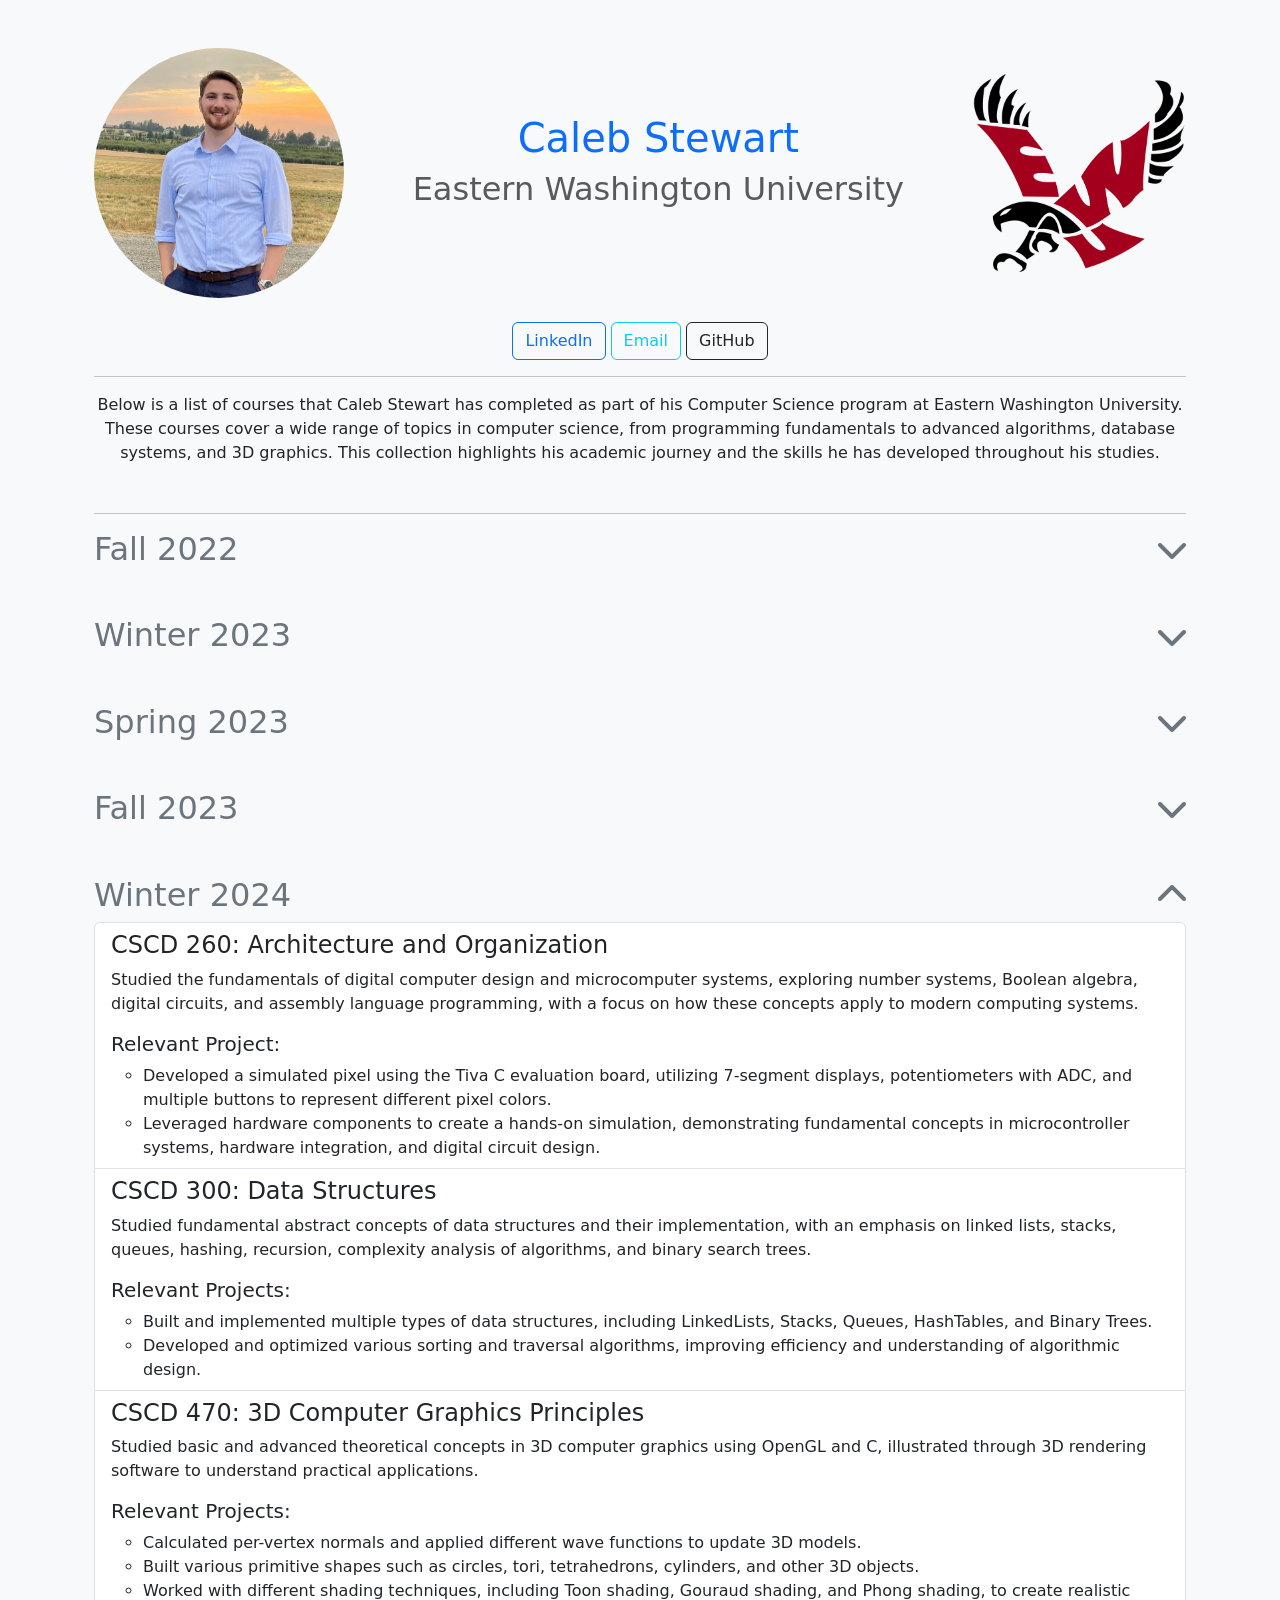
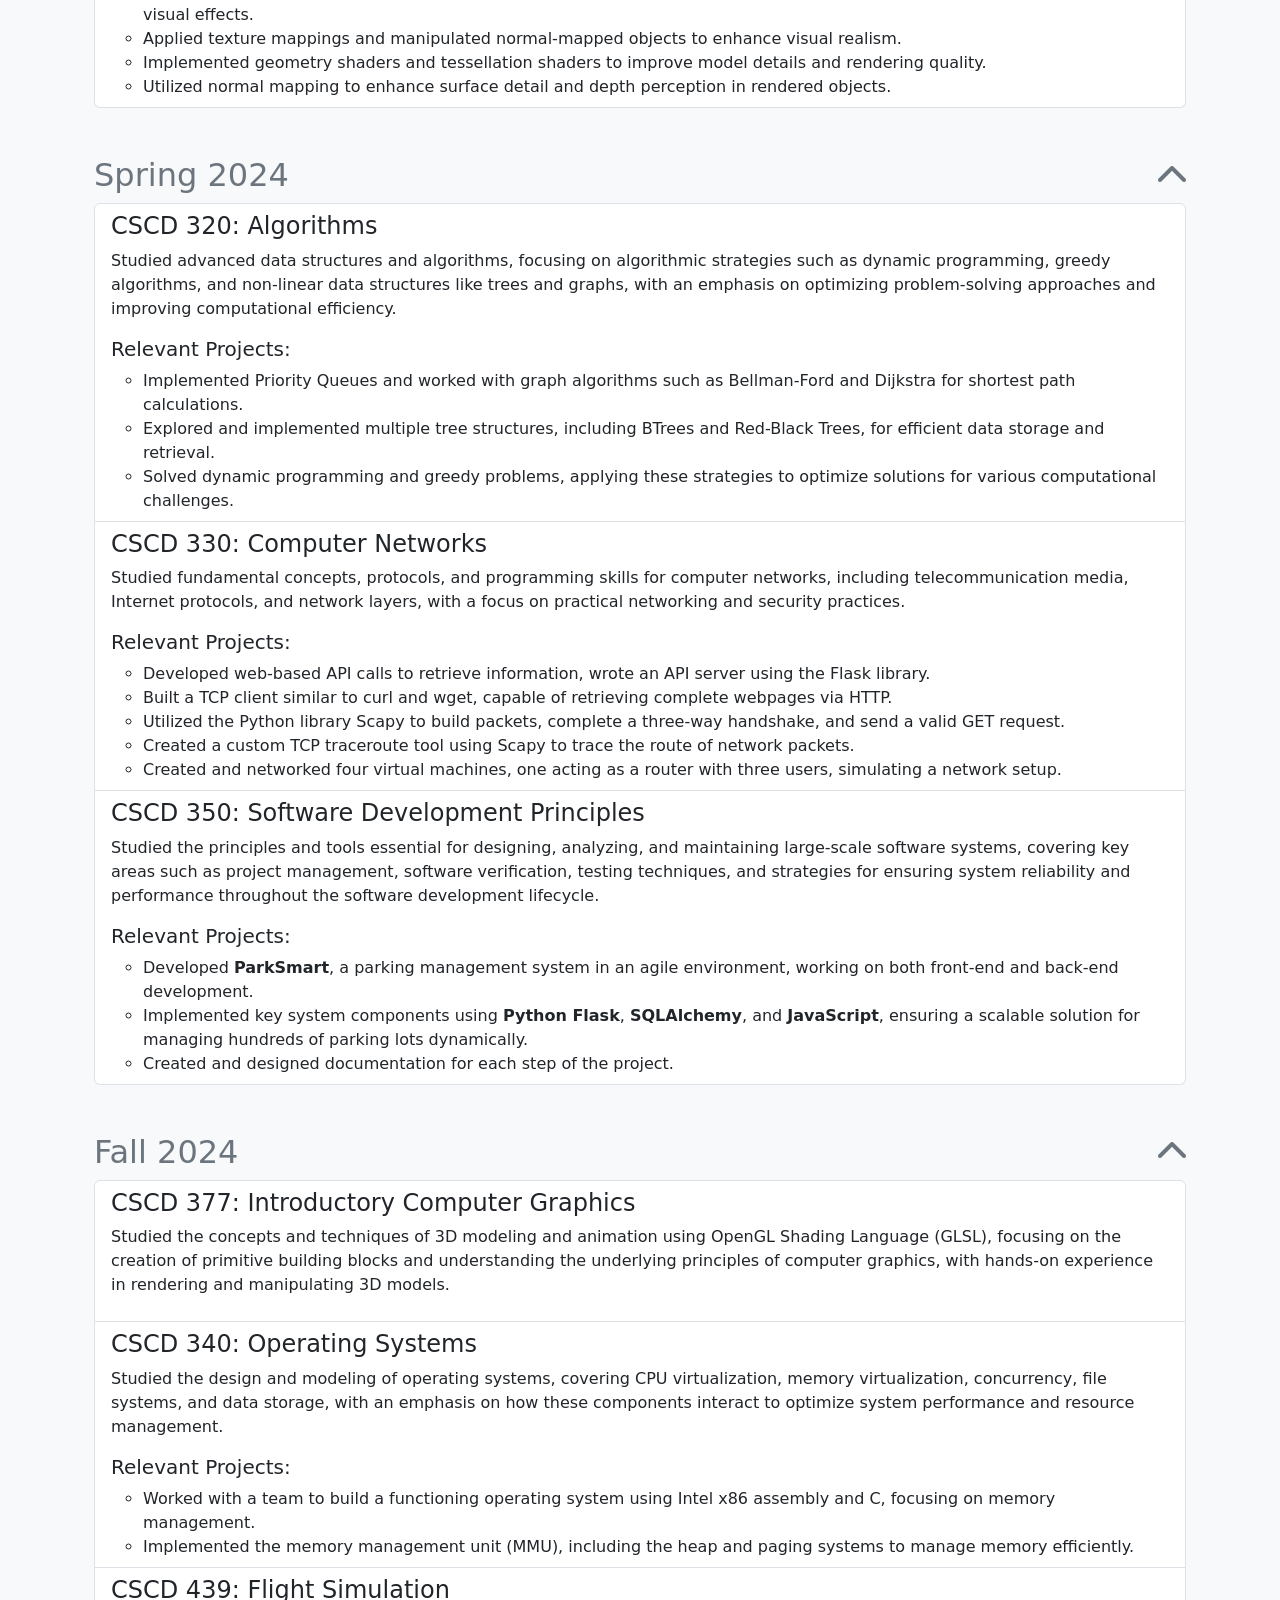
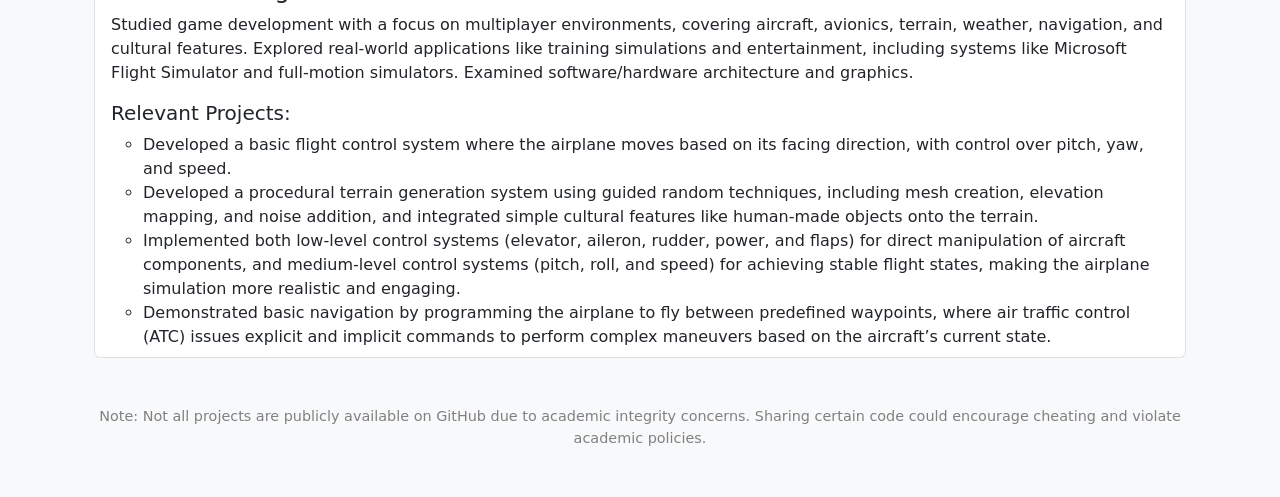
==== commit 87e5e825: "webp" ====
--- a/index.html
+++ b/index.html
@@ -3,22 +3,24 @@
 <head>
     <meta charset="UTF-8">
     <meta name="viewport" content="width=device-width, initial-scale=1.0">
-    <title>Courses at Eastern Washington University</title>
+    <title>Caleb Stewart - EWU</title>
     <!-- Bootstrap CSS -->
     <link href="https://cdn.jsdelivr.net/npm/bootstrap@5.3.3/dist/css/bootstrap.min.css" rel="stylesheet"
           integrity="sha384-QWTKZyjpPEjISv5WaRU9OFeRpok6YctnYmDr5pNlyT2bRjXh0JMhjY6hW+ALEwIH" crossorigin="anonymous">
     <!-- Font Awesome CDN -->
     <link href="https://cdnjs.cloudflare.com/ajax/libs/font-awesome/6.0.0-beta3/css/all.min.css" rel="stylesheet">
 
+    <!-- Favicon -->
+    <link rel="icon" href="Eastern_Washington_Eagles_logo.svg.png" type="image/png">
 
 </head>
 <body class="bg-light text-dark">
 <div class="container my-5">
     <div class="container my-5">
-        <!-- Header Section with Flexbox for Image Positioning -->
+
         <div class="d-flex justify-content-between align-items-center mb-4">
             <!-- Caleb's Picture (Upper Left) -->
-            <img src="IMG_1940.jpg" alt="Caleb Stewart" class="img-fluid rounded-circle"
+            <img src="IMG_1940.webp" alt="Caleb Stewart" class="img-fluid rounded-circle"
                  style="width: 250px; height: 250px; object-fit: cover;">
 
             <!-- Main Header Text -->
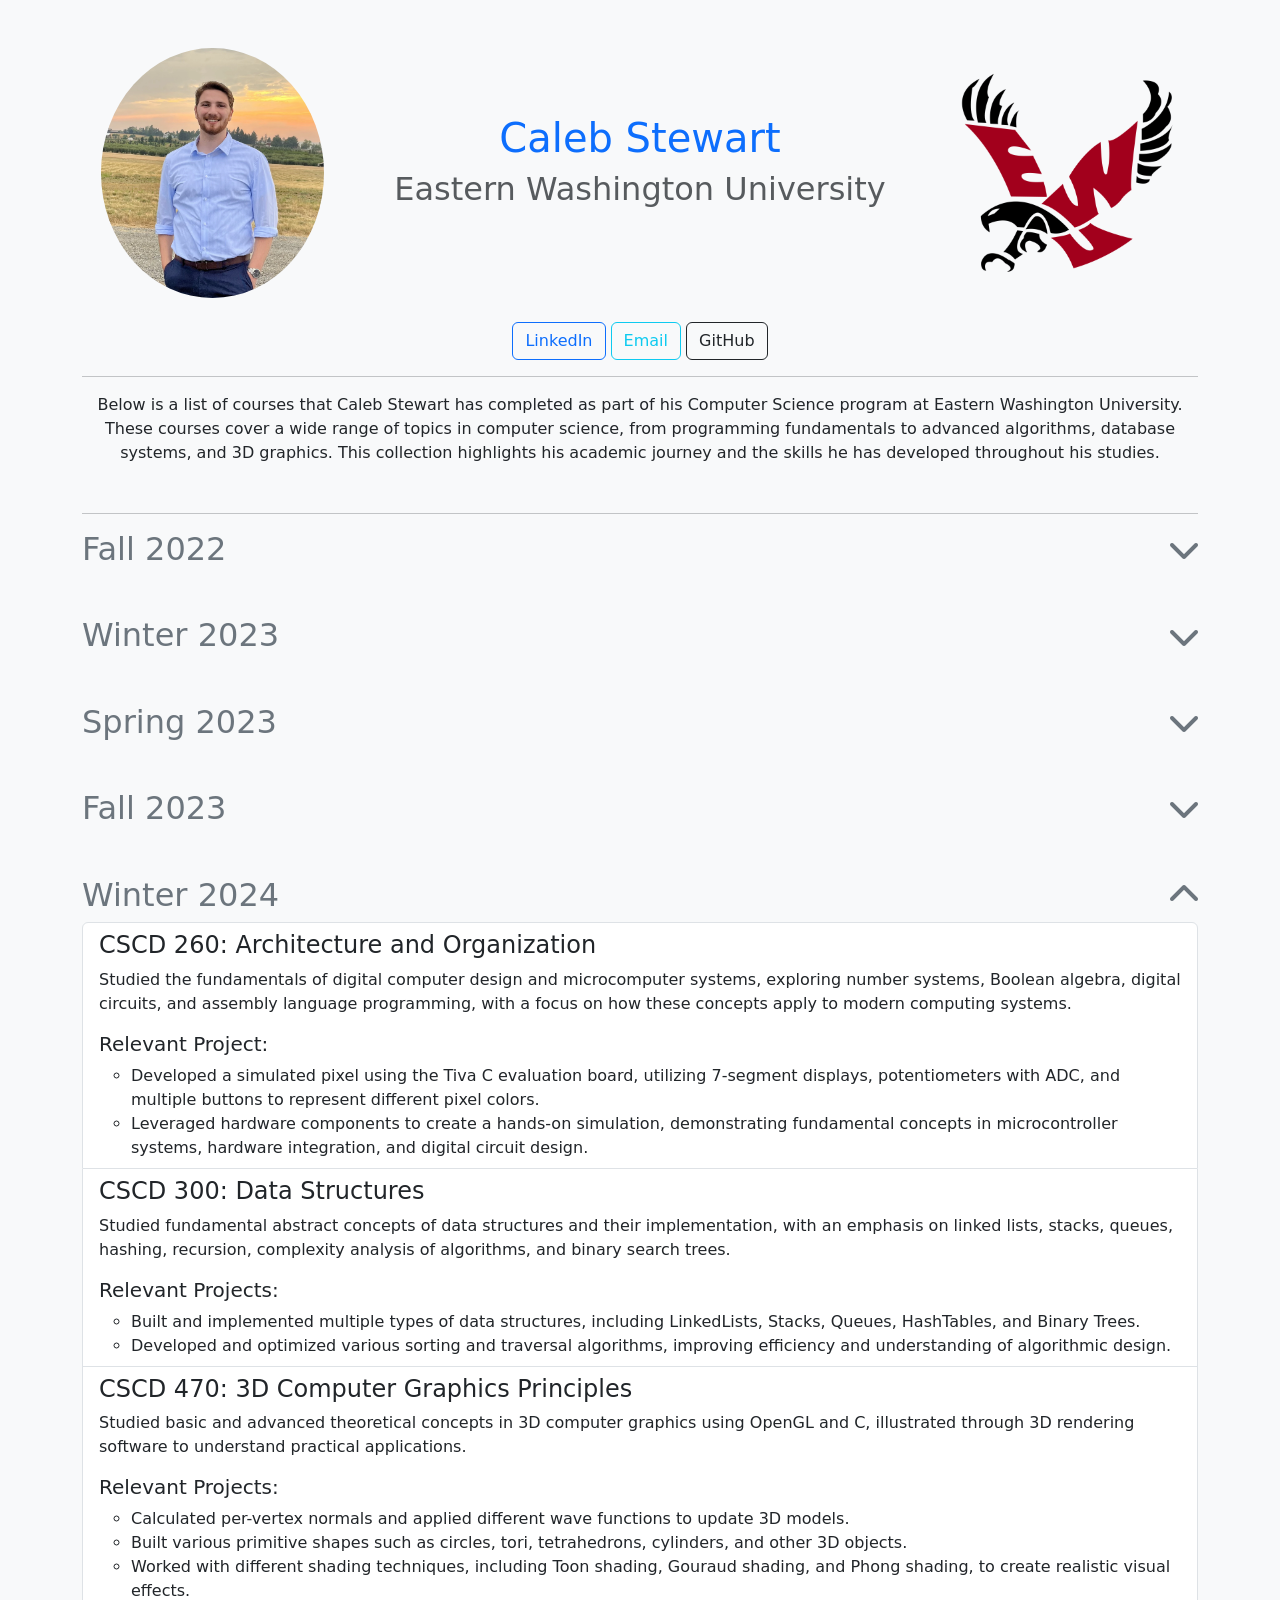
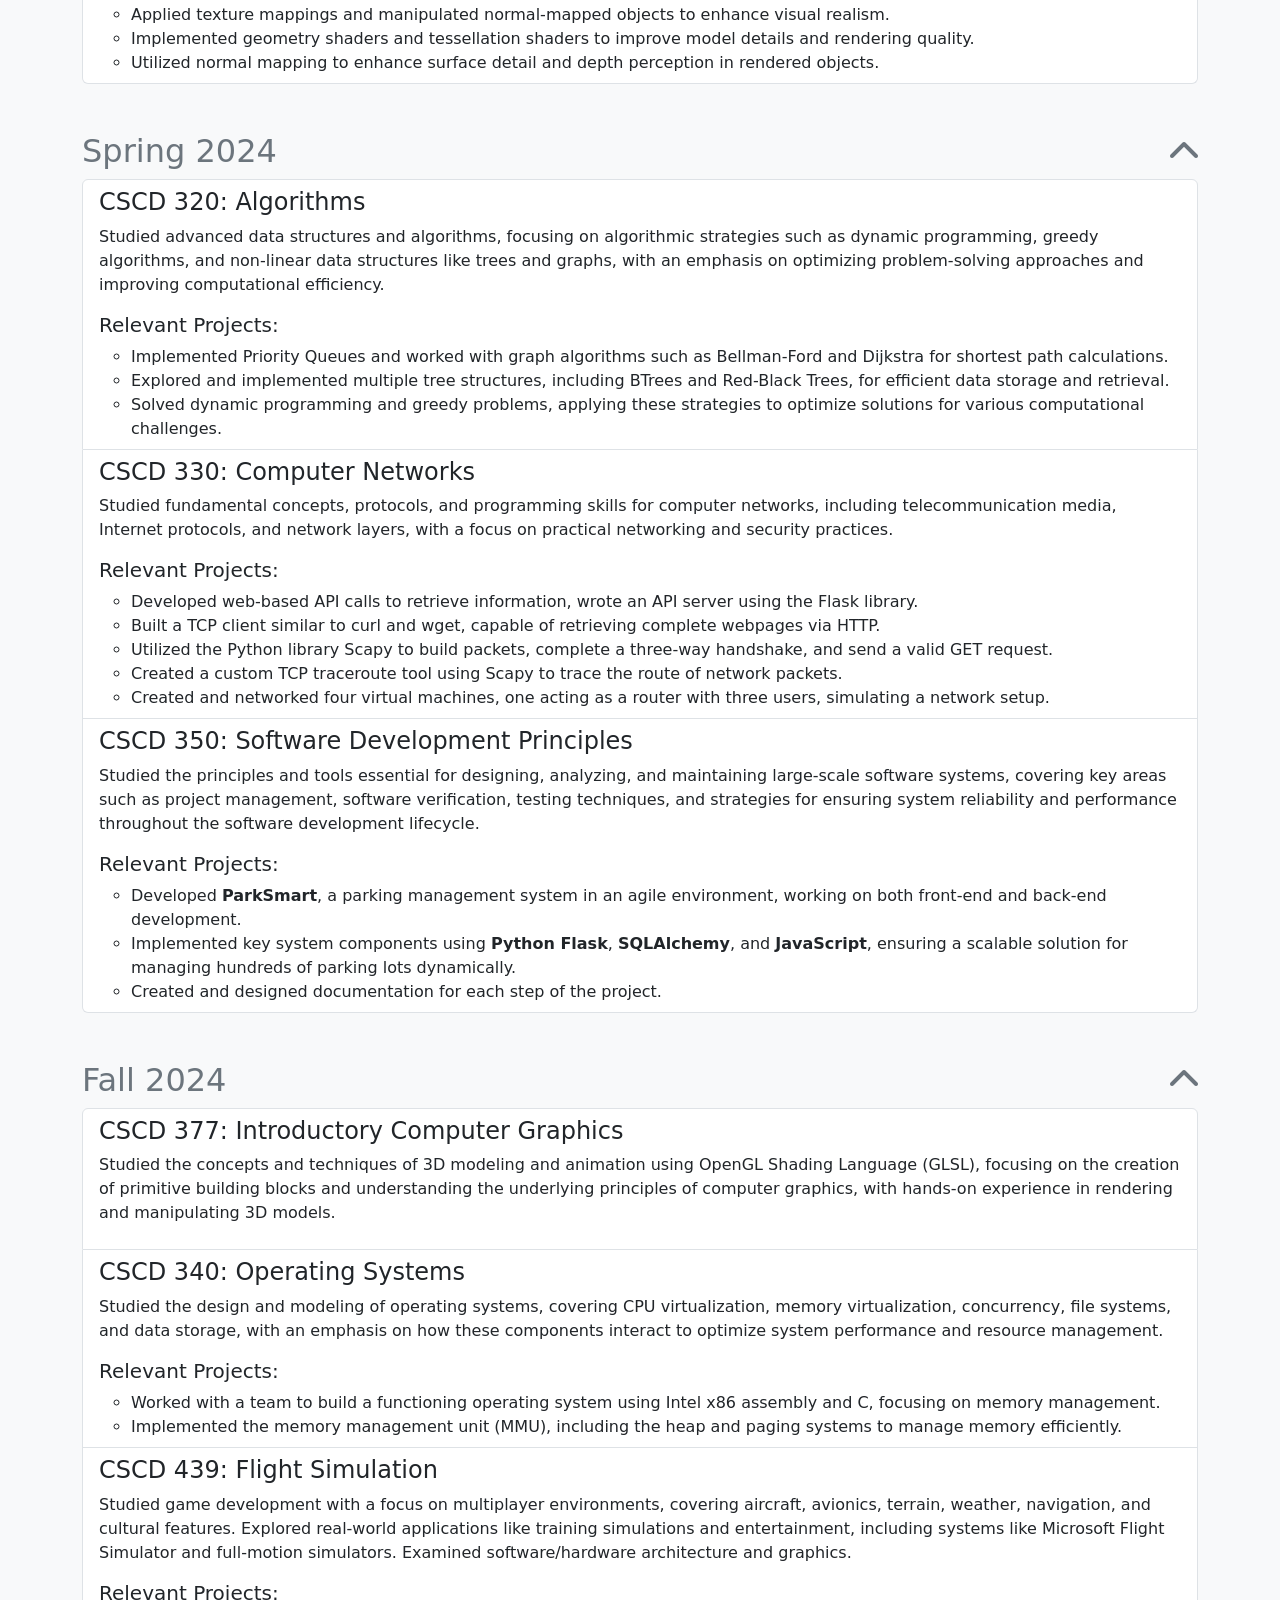
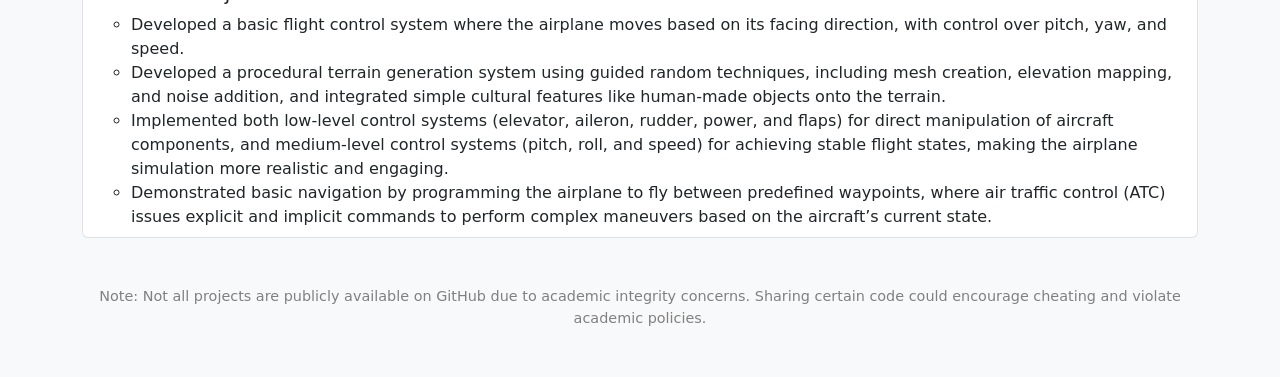
==== commit 7dde848f: "More mobile friendly" ====
--- a/index.html
+++ b/index.html
@@ -16,385 +16,427 @@
 </head>
 <body class="bg-light text-dark">
 <div class="container my-5">
-    <div class="container my-5">
-
-        <div class="d-flex justify-content-between align-items-center mb-4">
-            <!-- Caleb's Picture (Upper Left) -->
-            <img src="IMG_1940.webp" alt="Caleb Stewart" class="img-fluid rounded-circle"
-                 style="width: 250px; height: 250px; object-fit: cover;">
-
-            <!-- Main Header Text -->
-            <div class="text-center">
-                <h1 class="text-primary mb-2">Caleb Stewart</h1>
-                <h2 class="text-muted mb-4">Eastern Washington University</h2>
-            </div>
-
-            <!-- Eastern Washington University Logo (Upper Right) -->
-            <img src="Eastern_Washington_Eagles_logo.svg.png" alt="Eastern Washington University Logo" class="img-fluid"
-                 style="height: 200px;">
-        </div>
-        <div class="text-center">
-            <p>
-                <a href="https://www.linkedin.com/in/caleb-stewart-281594274/" target="_blank"
-                   class="btn btn-outline-primary btn-md">LinkedIn</a>
-                <a href="mailto:calebstew32@hotmail.com" class="btn btn-outline-info btn-md">Email</a>
-                <a href="https://github.com/caleb-stewart" target="_blank"
-                   class="btn btn-outline-dark btn-md">GitHub</a>
-            </p>
-        </div>
-        <hr>
-        <!-- Introduction Paragraph -->
-        <p class="text-center text-dark mb-5">
-            Below is a list of courses that Caleb Stewart has completed as part of his Computer Science program at
-            Eastern Washington University. These courses cover a wide range of topics in computer science, from
-            programming fundamentals to advanced algorithms, database systems, and 3D graphics. This collection
-            highlights his academic journey and the skills he has developed throughout his studies.
+    <div class="row align-items-center">
+
+        <div class="col-12 col-md-3 text-center">
+            <img src="IMG_1940.webp" alt="Caleb Stewart"
+                 class="img-fluid rounded-circle mx-auto"
+                 style="max-height: 250px; width: auto;">
+        </div>
+
+        <div class="col-12 col-md-6 text-center my-3 my-md-0">
+            <h1 class="text-primary mb-2">Caleb Stewart</h1>
+            <h2 class="text-muted mb-4">Eastern Washington University</h2>
+        </div>
+
+        <div class="col-12 col-md-3 text-center">
+            <img src="Eastern_Washington_Eagles_logo.svg.png" alt="Eastern Washington University Logo"
+                 class="img-fluid mx-auto"
+                 style="max-height: 200px; width: auto;">
+        </div>
+    </div>
+    <br/>
+    <div class="text-center">
+        <p>
+            <a href="https://www.linkedin.com/in/caleb-stewart-281594274/" target="_blank"
+               class="btn btn-outline-primary btn-md">LinkedIn</a>
+            <a href="mailto:calebstew32@hotmail.com" class="btn btn-outline-info btn-md">Email</a>
+            <a href="https://github.com/caleb-stewart" target="_blank"
+               class="btn btn-outline-dark btn-md">GitHub</a>
         </p>
-
-
-        <hr>
-
-        <!-- Fall 2022 -->
-        <section class="mb-5">
-            <h2 class="text-secondary d-flex justify-content-between align-items-center" data-bs-toggle="collapse"
-                data-bs-target="#fall2022Content" aria-expanded="false" aria-controls="fall2022Content"
-                style="cursor: pointer;">
-                <span>Fall 2022</span>
-                <i id="fall2022Arrow" class="fas fa-chevron-down"></i>
-            </h2>
-            <div id="fall2022Content" class="collapse">
-                <ul class="list-group">
-                    <li class="list-group-item">
-                        <h4>CSCD 210: Programming Principles I</h4>
-                        <p>Studied fundamental programming concepts including data types, algorithms, and program design, with a focus on writing, debugging, and analyzing computer programs.</p>
-                    </li>
-                    <li class="list-group-item">
-                        <h4>MATH 231: Linear Algebra</h4>
-                        <p>Covered topics in vector geometry, systems of linear equations, matrix algebra, determinants, vector spaces, linear transformations, eigenvalues, and eigenvectors, with practical applications.</p>
-                    </li>
-                </ul>
-            </div>
-        </section>
-
-
-        <!-- Winter 2023 -->
-        <section class="mb-5">
-            <h2 class="text-secondary d-flex justify-content-between align-items-center" data-bs-toggle="collapse"
-                data-bs-target="#winter2023Content" aria-expanded="false" aria-controls="winter2023Content"
-                style="cursor: pointer;">
-                <span>Winter 2023</span>
-                <i id="winter2023Arrow" class="fas fa-chevron-down"></i>
-            </h2>
-            <div id="winter2023Content" class="collapse">
-                <ul class="list-group">
-                    <li class="list-group-item">
-                        <h4>CSCD 211: Programming Principles II</h4>
-                        <p>Studied advanced programming concepts building on Programming Principles I, including recursion, polymorphism, inheritance, and data structures such as linked lists and array lists.</p>
-                    </li>
-                    <li class="list-group-item">
-                        <h4>MATH 300: Discrete Mathematics</h4>
-                        <p>Covered foundational and implementation topics in mathematics relevant to computer science, including logic, induction, recursion, set theory, modular arithmetic, graph theory, and matrix operations (e.g., systems of linear equations and graph representations).</p>
-                </ul>
-            </div>
-        </section>
-
-
-        <!-- Spring 2023 -->
-        <section class="mb-5">
-            <h2 class="text-secondary d-flex justify-content-between align-items-center" data-bs-toggle="collapse"
-                data-bs-target="#spring2023Content" aria-expanded="false" aria-controls="spring2023Content"
-                style="cursor: pointer;">
-                <span>Spring 2023</span>
-                <i id="spring2023Arrow" class="fas fa-chevron-down"></i>
-            </h2>
-            <div id="spring2023Content" class="collapse">
-                <ul class="list-group">
-                    <li class="list-group-item">
-                        <h4>CSCD 212: Object-Oriented Programming with Design Patterns</h4>
-                        <p>Studied advanced object-oriented principles and design patterns, including UML class diagrams, unit testing, and code versioning, with hands-on programming projects.</p>
-                        <h5 class="mt-3">Relevant Projects:</h5>
-                        <ul>
-                            <li>Implemented Object-Oriented Design Patterns, including Strategy, Factory, Builder,
-                                Observer, Prototype, and Facade, to build and customize a simulated cruise package
-                                manager.
-                            </li>
-                            <li>Delivered a fully functional simulation with multiple customization options, improving
-                                my understanding of design patterns and their practical applications.
-                            </li>
-                        </ul>
-                    </li>
-                    <li class="list-group-item">
-                        <h4>MATH 380: Probability and Statistics</h4>
-                        <p>Studied empirical and theoretical frequency distributions, random variables (discrete and continuous), binomial and normal distributions, descriptive statistics (measures of location, spread, and association), and an introduction to inferential statistics (confidence intervals and hypothesis testing).</p>
-                </ul>
-            </div>
-        </section>
-
-
-        <!-- Fall 2023 -->
-        <section class="mb-5">
-            <h2 class="text-secondary d-flex justify-content-between align-items-center" data-bs-toggle="collapse"
-                data-bs-target="#fall2023Content" aria-expanded="false" aria-controls="fall2023Content"
-                style="cursor: pointer;">
-                <span>Fall 2023</span>
-                <i id="fall2023Arrow" class="fas fa-chevron-down"></i>
-            </h2>
-            <div id="fall2023Content" class="collapse">
-                <ul class="list-group">
-                    <li class="list-group-item">
-                        <h4>CSCD 240: C and UNIX Programming</h4>
-                        <p>Studied UNIX programming tools and the C language, with a focus on interactive shells, file system structure, system programming techniques, and data structures such as arrays and linked lists, including their implementation and use in real-world applications.</p>
-                    </li>
-                    <li class="list-group-item">
-                        <h4>CSCD 327: Relational Database Systems</h4>
-                        <p>Studied the fundamentals of relational database systems, focusing on data manipulation language (DML), data definition language (DDL), and relational models. Topics included SQL, relational algebra, and entity-relationship modeling, with an emphasis on their practical application in database design and management.</p>
-                        <h5 class="mt-3">Relevant Projects:</h5>
-                        <ul>
-                            <li>Embedded SQL queries into Java using JDBC to create a standalone program, demonstrating
-                                the practical integration of databases with Java applications.
-                            </li>
-                        </ul>
-                    </li>
-                    <li class="list-group-item">
-                        <h4>CSCD 303: Computer and Information Security</h4>
-                        <p>Studied the fundamentals of computing security, covering threat types, malware, virus protection, and methods for securing computers and information. Gained hands-on experience using various security tools to apply theoretical concepts in practical scenarios.</p>
-                    </li>
-                </ul>
-            </div>
-        </section>
-
-
-        <!-- Winter 2024 -->
-        <section class="mb-5">
-            <h2 class="text-secondary d-flex justify-content-between align-items-center" data-bs-toggle="collapse"
-                data-bs-target="#winter2024Content" aria-expanded="false" aria-controls="winter2024Content"
-                style="cursor: pointer;">
-                <span>Winter 2024</span>
-                <i id="winter2024Arrow" class="fas fa-chevron-up"></i>
-            </h2>
-            <div id="winter2024Content" class="collapse show">
-                <ul class="list-group">
-                    <li class="list-group-item">
-                        <h4>CSCD 260: Architecture and Organization</h4>
-                        <p>Studied the fundamentals of digital computer design and microcomputer systems, exploring number systems, Boolean algebra, digital circuits, and assembly language programming, with a focus on how these concepts apply to modern computing systems.</p>
-                        <h5 class="mt-3">Relevant Project:</h5>
-                        <ul>
-                            <li>Developed a simulated pixel using the Tiva C evaluation board, utilizing 7-segment
-                                displays, potentiometers with ADC, and multiple buttons to represent different pixel
-                                colors.
-                            </li>
-                            <li>Leveraged hardware components to create a hands-on simulation, demonstrating fundamental
-                                concepts in microcontroller systems, hardware integration, and digital circuit design.
-                            </li>
-                        </ul>
-                    </li>
-                    <li class="list-group-item">
-                        <h4>CSCD 300: Data Structures</h4>
-                        <p>Studied fundamental abstract concepts of data structures and their implementation, with an emphasis on linked lists, stacks, queues, hashing, recursion, complexity analysis of algorithms, and binary search trees.</p>
-                        <h5 class="mt-3">Relevant Projects:</h5>
-                        <ul>
-                            <li>Built and implemented multiple types of data structures, including LinkedLists, Stacks,
-                                Queues, HashTables, and Binary Trees.
-                            </li>
-                            <li>Developed and optimized various sorting and traversal algorithms, improving efficiency
-                                and understanding of algorithmic design.
-                            </li>
-                        </ul>
-                    </li>
-                    <li class="list-group-item">
-                        <h4>CSCD 470: 3D Computer Graphics Principles</h4>
-                        <p>Studied basic and advanced theoretical concepts in 3D computer graphics using OpenGL and C, illustrated through 3D rendering software to understand practical applications.</p>
-                        <h5 class="mt-3">Relevant Projects:</h5>
-                        <ul>
-                            <li>Calculated per-vertex normals and applied different wave functions to update 3D
-                                models.
-                            </li>
-                            <li>Built various primitive shapes such as circles, tori, tetrahedrons, cylinders, and other
-                                3D objects.
-                            </li>
-                            <li>Worked with different shading techniques, including Toon shading, Gouraud shading, and
-                                Phong shading, to create realistic visual effects.
-                            </li>
-                            <li>Applied texture mappings and manipulated normal-mapped objects to enhance visual
-                                realism.
-                            </li>
-                            <li>Implemented geometry shaders and tessellation shaders to improve model details and
-                                rendering quality.
-                            </li>
-                            <li>Utilized normal mapping to enhance surface detail and depth perception in rendered
-                                objects.
-                            </li>
-                        </ul>
-                    </li>
-                </ul>
-            </div>
-        </section>
-
-
-        <!-- Spring 2024 -->
-        <section class="mb-5">
-            <h2 class="text-secondary d-flex justify-content-between align-items-center" data-bs-toggle="collapse"
-                data-bs-target="#spring2024Content" aria-expanded="false" aria-controls="spring2024Content"
-                style="cursor: pointer;">
-                <span>Spring 2024</span>
-                <i id="spring2024Arrow" class="fas fa-chevron-up"></i>
-            </h2>
-            <div id="spring2024Content" class="collapse show">
-                <ul class="list-group">
-                    <li class="list-group-item">
-                        <h4>CSCD 320: Algorithms</h4>
-                        <p>Studied advanced data structures and algorithms, focusing on algorithmic strategies such as dynamic programming, greedy algorithms, and non-linear data structures like trees and graphs, with an emphasis on optimizing problem-solving approaches and improving computational efficiency.</p>
-                        <h5 class="mt-3">Relevant Projects:</h5>
-                        <ul>
-                            <li>Implemented Priority Queues and worked with graph algorithms such as Bellman-Ford and
-                                Dijkstra for shortest path calculations.
-                            </li>
-                            <li>Explored and implemented multiple tree structures, including BTrees and Red-Black Trees,
-                                for
-                                efficient data storage and retrieval.
-                            </li>
-                            <li>Solved dynamic programming and greedy problems, applying these strategies to optimize
-                                solutions for various computational challenges.
-                            </li>
-                        </ul>
-                    </li>
-                    <li class="list-group-item">
-                        <h4>CSCD 330: Computer Networks</h4>
-                        <p>Studied fundamental concepts, protocols, and programming skills for computer networks, including telecommunication media, Internet protocols, and network layers, with a focus on practical networking and security practices.</p>
-                        <h5 class="mt-3">Relevant Projects:</h5>
-                        <ul>
-                            <li>Developed web-based API calls to retrieve information, wrote an API server using the
-                                Flask
-                                library.
-                            </li>
-                            <li>Built a TCP client similar to curl and wget, capable of retrieving complete webpages via
-                                HTTP.
-                            </li>
-                            <li>Utilized the Python library Scapy to build packets, complete a three-way handshake, and
-                                send
-                                a valid GET request.
-                            </li>
-                            <li>Created a custom TCP traceroute tool using Scapy to trace the route of network
-                                packets.
-                            </li>
-                            <li>Created and networked four virtual machines, one acting as a router with three users,
-                                simulating a network setup.
-                            </li>
-                        </ul>
-                    </li>
-                    <li class="list-group-item">
-                        <h4>CSCD 350: Software Development Principles</h4>
-                        <p>Studied the principles and tools essential for designing, analyzing, and maintaining large-scale software systems, covering key areas such as project management, software verification, testing techniques, and strategies for ensuring system reliability and performance throughout the software development lifecycle.</p>
-                        <h5 class="mt-3">Relevant Projects:</h5>
-                        <ul>
-                            <li>Developed <strong>ParkSmart</strong>, a parking management system in an agile
-                                environment, working on both front-end and back-end development.
-                            </li>
-                            <li>Implemented key system components using <strong>Python Flask</strong>, <strong>SQLAlchemy</strong>,
-                                and <strong>JavaScript</strong>, ensuring a scalable solution for managing hundreds of
-                                parking lots dynamically.
-                            </li>
-                            <li>Created and designed documentation for each step of the project.</li>
-                        </ul>
-                    </li>
-                </ul>
-            </div>
-        </section>
-
-
-        <!-- Fall 2024 -->
-        <section class="mb-5">
-            <h2 class="text-secondary d-flex justify-content-between align-items-center " data-bs-toggle="collapse"
-                data-bs-target="#fall2024Content" aria-expanded="false" aria-controls="fall2024Content"
-                style="cursor: pointer;">
-                <span>Fall 2024</span>
-                <i id="fall2024Arrow" class="fas fa-chevron-up"></i>
-            </h2>
-            <div id="fall2024Content" class="collapse show">
-                <ul class="list-group">
-                    <!-- CSCD 377: Introductory Computer Graphics -->
-                    <li class="list-group-item">
-                        <h4>CSCD 377: Introductory Computer Graphics</h4>
-                        <p>Studied the concepts and techniques of 3D modeling and animation using OpenGL Shading Language (GLSL), focusing on the creation of primitive building blocks and understanding the underlying principles of computer graphics, with hands-on experience in rendering and manipulating 3D models.</p>
-                    </li>
-                    <!-- CSCD 340: Operating Systems -->
-                    <li class="list-group-item">
-                        <h4>CSCD 340: Operating Systems</h4>
-                        <p>Studied the design and modeling of operating systems, covering CPU virtualization, memory virtualization, concurrency, file systems, and data storage, with an emphasis on how these components interact to optimize system performance and resource management.</p>
-                        <h5 class="mt-3">Relevant Projects:</h5>
-                        <ul>
-                            <li>Worked with a team to build a functioning operating system using Intel x86 assembly and
-                                C,
-                                focusing on memory management.
-                            </li>
-                            <li>Implemented the memory management unit (MMU), including the heap and paging systems to
-                                manage memory efficiently.
-                            </li>
-                        </ul>
-                    </li>
-                    <!-- CSCD 439: Flight Simulation -->
-                    <li class="list-group-item">
-                        <h4>CSCD 439: Flight Simulation</h4>
-                        <p>Studied game development with a focus on multiplayer environments, covering aircraft, avionics, terrain, weather, navigation, and cultural features. Explored real-world applications like training simulations and entertainment, including systems like Microsoft Flight Simulator and full-motion simulators. Examined software/hardware architecture and graphics.</p>
-                        <h5 class="mt-3">Relevant Projects:</h5>
-                        <ul>
-                            <li>Developed a basic flight control system where the airplane moves based on its facing
-                                direction, with control over pitch, yaw, and speed.
-                            </li>
-                            <li>Developed a procedural terrain generation system using guided random techniques,
-                                including mesh creation, elevation mapping, and noise addition, and integrated simple
-                                cultural features like human-made objects onto the terrain.
-                            </li>
-                            <li>Implemented both low-level control systems (elevator, aileron, rudder, power, and flaps)
-                                for direct manipulation of aircraft components, and medium-level control systems (pitch,
-                                roll, and speed) for achieving stable flight states, making the airplane simulation more
-                                realistic and engaging.
-                            </li>
-                            <li>Demonstrated basic navigation by programming the airplane to fly between predefined
-                                waypoints, where air traffic control (ATC) issues explicit and implicit commands to
-                                perform complex maneuvers based on the aircraft’s current state.
-                            </li>
-
-                        </ul>
-                    </li>
-                </ul>
-            </div>
-        </section>
-        <p style="font-size: 0.9em; color: gray; text-align: center; margin-top: 20px;">
-            Note: Not all projects are publicly available on GitHub due to academic integrity concerns. Sharing certain
-            code could encourage cheating and violate academic policies.
-        </p>
-
-
     </div>
+    <hr>
+
+    <p class="text-center text-dark mb-5">
+        Below is a list of courses that Caleb Stewart has completed as part of his Computer Science program at
+        Eastern Washington University. These courses cover a wide range of topics in computer science, from
+        programming fundamentals to advanced algorithms, database systems, and 3D graphics. This collection
+        highlights his academic journey and the skills he has developed throughout his studies.
+    </p>
+
+
+    <hr>
+
+    <!-- Fall 2022 -->
+    <section class="mb-5">
+        <h2 class="text-secondary d-flex justify-content-between align-items-center" data-bs-toggle="collapse"
+            data-bs-target="#fall2022Content" aria-expanded="false" aria-controls="fall2022Content"
+            style="cursor: pointer;">
+            <span>Fall 2022</span>
+            <i id="fall2022Arrow" class="fas fa-chevron-down"></i>
+        </h2>
+        <div id="fall2022Content" class="collapse">
+            <ul class="list-group">
+                <li class="list-group-item">
+                    <h4>CSCD 210: Programming Principles I</h4>
+                    <p>Studied fundamental programming concepts including data types, algorithms, and program design,
+                        with a focus on writing, debugging, and analyzing computer programs.</p>
+                </li>
+                <li class="list-group-item">
+                    <h4>MATH 231: Linear Algebra</h4>
+                    <p>Covered topics in vector geometry, systems of linear equations, matrix algebra, determinants,
+                        vector spaces, linear transformations, eigenvalues, and eigenvectors, with practical
+                        applications.</p>
+                </li>
+            </ul>
+        </div>
+    </section>
+
+
+    <!-- Winter 2023 -->
+    <section class="mb-5">
+        <h2 class="text-secondary d-flex justify-content-between align-items-center" data-bs-toggle="collapse"
+            data-bs-target="#winter2023Content" aria-expanded="false" aria-controls="winter2023Content"
+            style="cursor: pointer;">
+            <span>Winter 2023</span>
+            <i id="winter2023Arrow" class="fas fa-chevron-down"></i>
+        </h2>
+        <div id="winter2023Content" class="collapse">
+            <ul class="list-group">
+                <li class="list-group-item">
+                    <h4>CSCD 211: Programming Principles II</h4>
+                    <p>Studied advanced programming concepts building on Programming Principles I, including recursion,
+                        polymorphism, inheritance, and data structures such as linked lists and array lists.</p>
+                </li>
+                <li class="list-group-item">
+                    <h4>MATH 300: Discrete Mathematics</h4>
+                    <p>Covered foundational and implementation topics in mathematics relevant to computer science,
+                        including logic, induction, recursion, set theory, modular arithmetic, graph theory, and matrix
+                        operations (e.g., systems of linear equations and graph representations).</p>
+            </ul>
+        </div>
+    </section>
+
+
+    <!-- Spring 2023 -->
+    <section class="mb-5">
+        <h2 class="text-secondary d-flex justify-content-between align-items-center" data-bs-toggle="collapse"
+            data-bs-target="#spring2023Content" aria-expanded="false" aria-controls="spring2023Content"
+            style="cursor: pointer;">
+            <span>Spring 2023</span>
+            <i id="spring2023Arrow" class="fas fa-chevron-down"></i>
+        </h2>
+        <div id="spring2023Content" class="collapse">
+            <ul class="list-group">
+                <li class="list-group-item">
+                    <h4>CSCD 212: Object-Oriented Programming with Design Patterns</h4>
+                    <p>Studied advanced object-oriented principles and design patterns, including UML class diagrams,
+                        unit testing, and code versioning, with hands-on programming projects.</p>
+                    <h5 class="mt-3">Relevant Projects:</h5>
+                    <ul>
+                        <li>Implemented Object-Oriented Design Patterns, including Strategy, Factory, Builder,
+                            Observer, Prototype, and Facade, to build and customize a simulated cruise package
+                            manager.
+                        </li>
+                        <li>Delivered a fully functional simulation with multiple customization options, improving
+                            my understanding of design patterns and their practical applications.
+                        </li>
+                    </ul>
+                </li>
+                <li class="list-group-item">
+                    <h4>MATH 380: Probability and Statistics</h4>
+                    <p>Studied empirical and theoretical frequency distributions, random variables (discrete and
+                        continuous), binomial and normal distributions, descriptive statistics (measures of location,
+                        spread, and association), and an introduction to inferential statistics (confidence intervals
+                        and hypothesis testing).</p>
+            </ul>
+        </div>
+    </section>
+
+
+    <!-- Fall 2023 -->
+    <section class="mb-5">
+        <h2 class="text-secondary d-flex justify-content-between align-items-center" data-bs-toggle="collapse"
+            data-bs-target="#fall2023Content" aria-expanded="false" aria-controls="fall2023Content"
+            style="cursor: pointer;">
+            <span>Fall 2023</span>
+            <i id="fall2023Arrow" class="fas fa-chevron-down"></i>
+        </h2>
+        <div id="fall2023Content" class="collapse">
+            <ul class="list-group">
+                <li class="list-group-item">
+                    <h4>CSCD 240: C and UNIX Programming</h4>
+                    <p>Studied UNIX programming tools and the C language, with a focus on interactive shells, file
+                        system structure, system programming techniques, and data structures such as arrays and linked
+                        lists, including their implementation and use in real-world applications.</p>
+                </li>
+                <li class="list-group-item">
+                    <h4>CSCD 327: Relational Database Systems</h4>
+                    <p>Studied the fundamentals of relational database systems, focusing on data manipulation language
+                        (DML), data definition language (DDL), and relational models. Topics included SQL, relational
+                        algebra, and entity-relationship modeling, with an emphasis on their practical application in
+                        database design and management.</p>
+                    <h5 class="mt-3">Relevant Projects:</h5>
+                    <ul>
+                        <li>Embedded SQL queries into Java using JDBC to create a standalone program, demonstrating
+                            the practical integration of databases with Java applications.
+                        </li>
+                    </ul>
+                </li>
+                <li class="list-group-item">
+                    <h4>CSCD 303: Computer and Information Security</h4>
+                    <p>Studied the fundamentals of computing security, covering threat types, malware, virus protection,
+                        and methods for securing computers and information. Gained hands-on experience using various
+                        security tools to apply theoretical concepts in practical scenarios.</p>
+                </li>
+            </ul>
+        </div>
+    </section>
+
+
+    <!-- Winter 2024 -->
+    <section class="mb-5">
+        <h2 class="text-secondary d-flex justify-content-between align-items-center" data-bs-toggle="collapse"
+            data-bs-target="#winter2024Content" aria-expanded="false" aria-controls="winter2024Content"
+            style="cursor: pointer;">
+            <span>Winter 2024</span>
+            <i id="winter2024Arrow" class="fas fa-chevron-up"></i>
+        </h2>
+        <div id="winter2024Content" class="collapse show">
+            <ul class="list-group">
+                <li class="list-group-item">
+                    <h4>CSCD 260: Architecture and Organization</h4>
+                    <p>Studied the fundamentals of digital computer design and microcomputer systems, exploring number
+                        systems, Boolean algebra, digital circuits, and assembly language programming, with a focus on
+                        how these concepts apply to modern computing systems.</p>
+                    <h5 class="mt-3">Relevant Project:</h5>
+                    <ul>
+                        <li>Developed a simulated pixel using the Tiva C evaluation board, utilizing 7-segment
+                            displays, potentiometers with ADC, and multiple buttons to represent different pixel
+                            colors.
+                        </li>
+                        <li>Leveraged hardware components to create a hands-on simulation, demonstrating fundamental
+                            concepts in microcontroller systems, hardware integration, and digital circuit design.
+                        </li>
+                    </ul>
+                </li>
+                <li class="list-group-item">
+                    <h4>CSCD 300: Data Structures</h4>
+                    <p>Studied fundamental abstract concepts of data structures and their implementation, with an
+                        emphasis on linked lists, stacks, queues, hashing, recursion, complexity analysis of algorithms,
+                        and binary search trees.</p>
+                    <h5 class="mt-3">Relevant Projects:</h5>
+                    <ul>
+                        <li>Built and implemented multiple types of data structures, including LinkedLists, Stacks,
+                            Queues, HashTables, and Binary Trees.
+                        </li>
+                        <li>Developed and optimized various sorting and traversal algorithms, improving efficiency
+                            and understanding of algorithmic design.
+                        </li>
+                    </ul>
+                </li>
+                <li class="list-group-item">
+                    <h4>CSCD 470: 3D Computer Graphics Principles</h4>
+                    <p>Studied basic and advanced theoretical concepts in 3D computer graphics using OpenGL and C,
+                        illustrated through 3D rendering software to understand practical applications.</p>
+                    <h5 class="mt-3">Relevant Projects:</h5>
+                    <ul>
+                        <li>Calculated per-vertex normals and applied different wave functions to update 3D
+                            models.
+                        </li>
+                        <li>Built various primitive shapes such as circles, tori, tetrahedrons, cylinders, and other
+                            3D objects.
+                        </li>
+                        <li>Worked with different shading techniques, including Toon shading, Gouraud shading, and
+                            Phong shading, to create realistic visual effects.
+                        </li>
+                        <li>Applied texture mappings and manipulated normal-mapped objects to enhance visual
+                            realism.
+                        </li>
+                        <li>Implemented geometry shaders and tessellation shaders to improve model details and
+                            rendering quality.
+                        </li>
+                        <li>Utilized normal mapping to enhance surface detail and depth perception in rendered
+                            objects.
+                        </li>
+                    </ul>
+                </li>
+            </ul>
+        </div>
+    </section>
+
+
+    <!-- Spring 2024 -->
+    <section class="mb-5">
+        <h2 class="text-secondary d-flex justify-content-between align-items-center" data-bs-toggle="collapse"
+            data-bs-target="#spring2024Content" aria-expanded="false" aria-controls="spring2024Content"
+            style="cursor: pointer;">
+            <span>Spring 2024</span>
+            <i id="spring2024Arrow" class="fas fa-chevron-up"></i>
+        </h2>
+        <div id="spring2024Content" class="collapse show">
+            <ul class="list-group">
+                <li class="list-group-item">
+                    <h4>CSCD 320: Algorithms</h4>
+                    <p>Studied advanced data structures and algorithms, focusing on algorithmic strategies such as
+                        dynamic programming, greedy algorithms, and non-linear data structures like trees and graphs,
+                        with an emphasis on optimizing problem-solving approaches and improving computational
+                        efficiency.</p>
+                    <h5 class="mt-3">Relevant Projects:</h5>
+                    <ul>
+                        <li>Implemented Priority Queues and worked with graph algorithms such as Bellman-Ford and
+                            Dijkstra for shortest path calculations.
+                        </li>
+                        <li>Explored and implemented multiple tree structures, including BTrees and Red-Black Trees,
+                            for
+                            efficient data storage and retrieval.
+                        </li>
+                        <li>Solved dynamic programming and greedy problems, applying these strategies to optimize
+                            solutions for various computational challenges.
+                        </li>
+                    </ul>
+                </li>
+                <li class="list-group-item">
+                    <h4>CSCD 330: Computer Networks</h4>
+                    <p>Studied fundamental concepts, protocols, and programming skills for computer networks, including
+                        telecommunication media, Internet protocols, and network layers, with a focus on practical
+                        networking and security practices.</p>
+                    <h5 class="mt-3">Relevant Projects:</h5>
+                    <ul>
+                        <li>Developed web-based API calls to retrieve information, wrote an API server using the
+                            Flask
+                            library.
+                        </li>
+                        <li>Built a TCP client similar to curl and wget, capable of retrieving complete webpages via
+                            HTTP.
+                        </li>
+                        <li>Utilized the Python library Scapy to build packets, complete a three-way handshake, and
+                            send
+                            a valid GET request.
+                        </li>
+                        <li>Created a custom TCP traceroute tool using Scapy to trace the route of network
+                            packets.
+                        </li>
+                        <li>Created and networked four virtual machines, one acting as a router with three users,
+                            simulating a network setup.
+                        </li>
+                    </ul>
+                </li>
+                <li class="list-group-item">
+                    <h4>CSCD 350: Software Development Principles</h4>
+                    <p>Studied the principles and tools essential for designing, analyzing, and maintaining large-scale
+                        software systems, covering key areas such as project management, software verification, testing
+                        techniques, and strategies for ensuring system reliability and performance throughout the
+                        software development lifecycle.</p>
+                    <h5 class="mt-3">Relevant Projects:</h5>
+                    <ul>
+                        <li>Developed <strong>ParkSmart</strong>, a parking management system in an agile
+                            environment, working on both front-end and back-end development.
+                        </li>
+                        <li>Implemented key system components using <strong>Python Flask</strong>,
+                            <strong>SQLAlchemy</strong>,
+                            and <strong>JavaScript</strong>, ensuring a scalable solution for managing hundreds of
+                            parking lots dynamically.
+                        </li>
+                        <li>Created and designed documentation for each step of the project.</li>
+                    </ul>
+                </li>
+            </ul>
+        </div>
+    </section>
+
+
+    <!-- Fall 2024 -->
+    <section class="mb-5">
+        <h2 class="text-secondary d-flex justify-content-between align-items-center " data-bs-toggle="collapse"
+            data-bs-target="#fall2024Content" aria-expanded="false" aria-controls="fall2024Content"
+            style="cursor: pointer;">
+            <span>Fall 2024</span>
+            <i id="fall2024Arrow" class="fas fa-chevron-up"></i>
+        </h2>
+        <div id="fall2024Content" class="collapse show">
+            <ul class="list-group">
+                <!-- CSCD 377: Introductory Computer Graphics -->
+                <li class="list-group-item">
+                    <h4>CSCD 377: Introductory Computer Graphics</h4>
+                    <p>Studied the concepts and techniques of 3D modeling and animation using OpenGL Shading Language
+                        (GLSL), focusing on the creation of primitive building blocks and understanding the underlying
+                        principles of computer graphics, with hands-on experience in rendering and manipulating 3D
+                        models.</p>
+                </li>
+                <!-- CSCD 340: Operating Systems -->
+                <li class="list-group-item">
+                    <h4>CSCD 340: Operating Systems</h4>
+                    <p>Studied the design and modeling of operating systems, covering CPU virtualization, memory
+                        virtualization, concurrency, file systems, and data storage, with an emphasis on how these
+                        components interact to optimize system performance and resource management.</p>
+                    <h5 class="mt-3">Relevant Projects:</h5>
+                    <ul>
+                        <li>Worked with a team to build a functioning operating system using Intel x86 assembly and
+                            C,
+                            focusing on memory management.
+                        </li>
+                        <li>Implemented the memory management unit (MMU), including the heap and paging systems to
+                            manage memory efficiently.
+                        </li>
+                    </ul>
+                </li>
+                <!-- CSCD 439: Flight Simulation -->
+                <li class="list-group-item">
+                    <h4>CSCD 439: Flight Simulation</h4>
+                    <p>Studied game development with a focus on multiplayer environments, covering aircraft, avionics,
+                        terrain, weather, navigation, and cultural features. Explored real-world applications like
+                        training simulations and entertainment, including systems like Microsoft Flight Simulator and
+                        full-motion simulators. Examined software/hardware architecture and graphics.</p>
+                    <h5 class="mt-3">Relevant Projects:</h5>
+                    <ul>
+                        <li>Developed a basic flight control system where the airplane moves based on its facing
+                            direction, with control over pitch, yaw, and speed.
+                        </li>
+                        <li>Developed a procedural terrain generation system using guided random techniques,
+                            including mesh creation, elevation mapping, and noise addition, and integrated simple
+                            cultural features like human-made objects onto the terrain.
+                        </li>
+                        <li>Implemented both low-level control systems (elevator, aileron, rudder, power, and flaps)
+                            for direct manipulation of aircraft components, and medium-level control systems (pitch,
+                            roll, and speed) for achieving stable flight states, making the airplane simulation more
+                            realistic and engaging.
+                        </li>
+                        <li>Demonstrated basic navigation by programming the airplane to fly between predefined
+                            waypoints, where air traffic control (ATC) issues explicit and implicit commands to
+                            perform complex maneuvers based on the aircraft’s current state.
+                        </li>
+
+                    </ul>
+                </li>
+            </ul>
+        </div>
+    </section>
+    <p style="font-size: 0.9em; color: gray; text-align: center; margin-top: 20px;">
+        Note: Not all projects are publicly available on GitHub due to academic integrity concerns. Sharing certain
+        code could encourage cheating and violate academic policies.
+    </p>
+
+
 </div>
-
-    <script src="https://cdn.jsdelivr.net/npm/bootstrap@5.3.3/dist/js/bootstrap.bundle.min.js"
-            integrity="sha384-YvpcrYf0tY3lHB60NNkmXc5s9fDVZLESaAA55NDzOxhy9GkcIdslK1eN7N6jIeHz"
-            crossorigin="anonymous"></script>
-    <script src="https://cdn.jsdelivr.net/npm/@popperjs/core@2.11.6/dist/umd/popper.min.js"></script>
-
-    <script>
-        // Bootstrap collapse event listener for any collapsible section
-        document.querySelectorAll('[data-bs-toggle="collapse"]').forEach(function (button) {
-            // Get the corresponding collapse target and arrow icon
-            var collapseElement = document.getElementById(button.getAttribute('data-bs-target').substring(1)); // Remove "#" to get the target ID
-            var arrowIcon = button.querySelector('i');
-
-            // Add event listeners for collapse show and hide events
-            collapseElement.addEventListener('show.bs.collapse', function () {
-                // Change the arrow to up when content is shown
-                arrowIcon.classList.remove('fa-chevron-down');
-                arrowIcon.classList.add('fa-chevron-up');
-            });
-
-            collapseElement.addEventListener('hide.bs.collapse', function () {
-                // Change the arrow to down when content is hidden
-                arrowIcon.classList.remove('fa-chevron-up');
-                arrowIcon.classList.add('fa-chevron-down');
-            });
+</div>
+
+<script src="https://cdn.jsdelivr.net/npm/bootstrap@5.3.3/dist/js/bootstrap.bundle.min.js"
+        integrity="sha384-YvpcrYf0tY3lHB60NNkmXc5s9fDVZLESaAA55NDzOxhy9GkcIdslK1eN7N6jIeHz"
+        crossorigin="anonymous"></script>
+<script src="https://cdn.jsdelivr.net/npm/@popperjs/core@2.11.6/dist/umd/popper.min.js"></script>
+
+<script>
+    // Bootstrap collapse event listener for any collapsible section
+    document.querySelectorAll('[data-bs-toggle="collapse"]').forEach(function (button) {
+        // Get the corresponding collapse target and arrow icon
+        var collapseElement = document.getElementById(button.getAttribute('data-bs-target').substring(1)); // Remove "#" to get the target ID
+        var arrowIcon = button.querySelector('i');
+
+        // Add event listeners for collapse show and hide events
+        collapseElement.addEventListener('show.bs.collapse', function () {
+            // Change the arrow to up when content is shown
+            arrowIcon.classList.remove('fa-chevron-down');
+            arrowIcon.classList.add('fa-chevron-up');
         });
-    </script>
+
+        collapseElement.addEventListener('hide.bs.collapse', function () {
+            // Change the arrow to down when content is hidden
+            arrowIcon.classList.remove('fa-chevron-up');
+            arrowIcon.classList.add('fa-chevron-down');
+        });
+    });
+</script>
 </body>
 </html>
 				
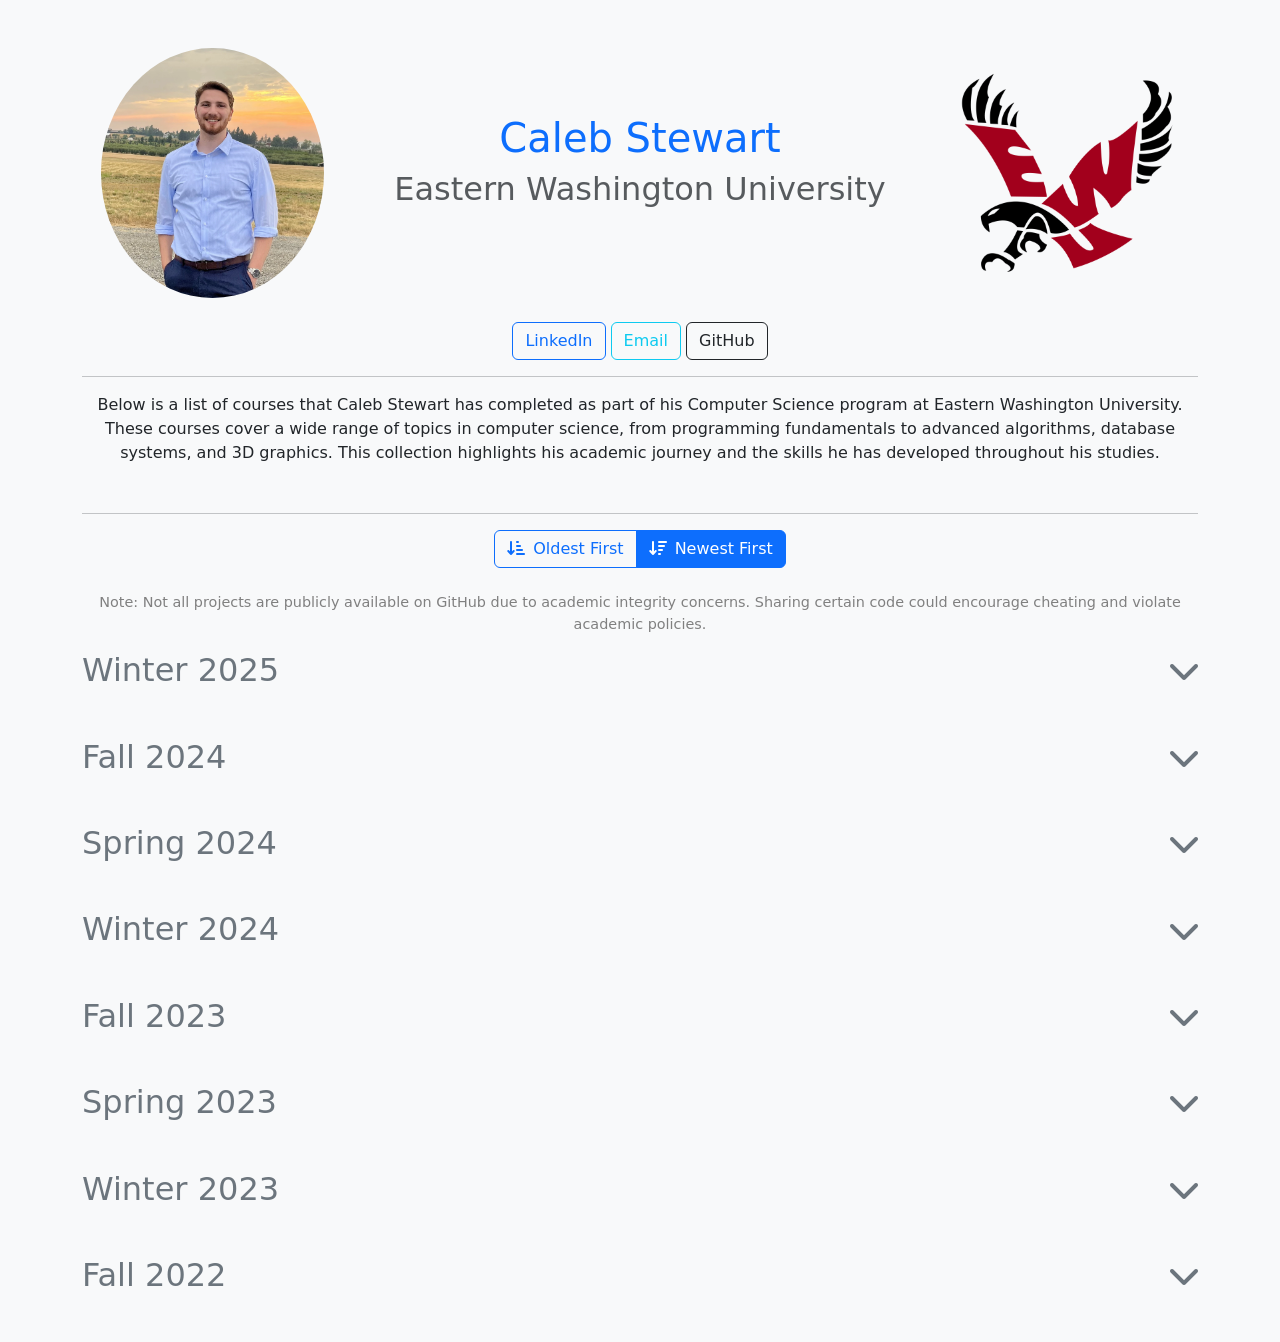
==== commit 11a3ec0a: "Update with winter 2025 and sorting" ====
--- a/index.html
+++ b/index.html
@@ -192,7 +192,7 @@
             <span>Winter 2024</span>
             <i id="winter2024Arrow" class="fas fa-chevron-up"></i>
         </h2>
-        <div id="winter2024Content" class="collapse show">
+        <div id="winter2024Content" class="collapse">
             <ul class="list-group">
                 <li class="list-group-item">
                     <h4>CSCD 260: Architecture and Organization</h4>
@@ -264,7 +264,7 @@
             <span>Spring 2024</span>
             <i id="spring2024Arrow" class="fas fa-chevron-up"></i>
         </h2>
-        <div id="spring2024Content" class="collapse show">
+        <div id="spring2024Content" class="collapse">
             <ul class="list-group">
                 <li class="list-group-item">
                     <h4>CSCD 320: Algorithms</h4>
@@ -344,7 +344,7 @@
             <span>Fall 2024</span>
             <i id="fall2024Arrow" class="fas fa-chevron-up"></i>
         </h2>
-        <div id="fall2024Content" class="collapse show">
+        <div id="fall2024Content" class="collapse">
             <ul class="list-group">
                 <!-- CSCD 377: Introductory Computer Graphics -->
                 <li class="list-group-item">
@@ -402,6 +402,55 @@
             </ul>
         </div>
     </section>
+
+    <section class="mb-5">
+        <h2 class="text-secondary d-flex justify-content-between align-items-center" data-bs-toggle="collapse"
+            data-bs-target="#winter2025Content" aria-expanded="false" aria-controls="winter2025Content"
+            style="cursor: pointer;">
+            <span>Winter 2025</span>
+            <i id="winter2025Arrow" class="fas fa-chevron-down"></i>
+        </h2>
+
+        <div id="winter2025Content" class="collapse">
+            <ul class="list-group">
+                <!-- CSCD 430: Big Data Analytics -->
+                <li class="list-group-item">
+                    <h4>CSCD 430: Big Data Analytics</h4>
+                    <p>Studied the fundamental concepts and practices of big data computing, focusing on the challenges that arise when data size exceeds the capacity of traditional analytics systems. Explored tools and technologies such as HDFS, MapReduce, and Spark for processing large datasets. The course covered various techniques for analyzing both structured and unstructured data, including tasks like finding similar items, mining data streams, and link analysis. It also examined methods for mining graphs and implementing recommendation systems, providing hands-on experience in applying analytics algorithms to manage, mine, and analyze big data across a variety of real-world applications.</p>
+                </li>
+
+                <li class="list-group-item">
+                    <h4>CSCD 484: Machine Learning</h4>
+                    <p>Studied various methods for learning and recognizing patterns in data, focusing on supervised learning models such as the perceptron learning algorithm, linear regression and its nonlinear transformation, logistic regression, neural networks, and model ensembles. The course emphasized understanding the underlying mechanics of these models, explaining how and why they are effective for pattern recognition.</p>
+                    <h5 class="mt-3">Relevant Projects:</h5>
+                    <ul>
+                        <li>Developed a perceptron model to classify binary data.</li>
+                        <li>Implemented a linear regression model for predictive analysis on continuous data.</li>
+                        <li>Built a logistic regression model to classify data into two categories.</li>
+                        <li>Created a neural network to distinguish handwritten digits (MNIST dataset) using forward feeding and backpropagation. The network was trained using stochastic gradient descent, adjusting the weights through backpropagation to minimize the error and improve prediction accuracy on the validation dataset.</li>
+                    </ul>
+                </li>
+
+
+
+                <li class="list-group-item">
+                    <h4>CSCD 488: Senior Project</h4>
+                    <p>Participated in the first part of a two-quarter project sequence, applying computer science principles to develop a specified project. Utilized appropriate tools, systems, and management skills to support project development.</p>
+                    <h5 class="mt-3">Project Details:</h5>
+                    <ul>
+                        <li>Developed a computer vision-based solution designed to help brands, marketing teams, and event organizers measure brand visibility in visual media.</li>
+                        <li>Leveraged machine learning and image recognition techniques to analyze video footage, detect and track specific logos, and measure their screen time.</li>
+                        <li>Created a web-based dashboard where users can upload videos and logo images for analysis.</li>
+                        <li>Generated targeted analytics focused on brand visibility to help marketers evaluate ROI, optimize strategies, and provide actionable sponsorship insights.</li>
+                        <li>Designed the solution to be versatile across different media forms (sports, concerts, dashcam footage) and accessible to users without extensive technical skills.</li>
+                    </ul>
+                </li>
+
+            </ul>
+
+        </div>
+    </section>
+
     <p style="font-size: 0.9em; color: gray; text-align: center; margin-top: 20px;">
         Note: Not all projects are publicly available on GitHub due to academic integrity concerns. Sharing certain
         code could encourage cheating and violate academic policies.
@@ -415,6 +464,8 @@
         integrity="sha384-YvpcrYf0tY3lHB60NNkmXc5s9fDVZLESaAA55NDzOxhy9GkcIdslK1eN7N6jIeHz"
         crossorigin="anonymous"></script>
 <script src="https://cdn.jsdelivr.net/npm/@popperjs/core@2.11.6/dist/umd/popper.min.js"></script>
+
+<script src="CourseSorting.js"></script>
 
 <script>
     // Bootstrap collapse event listener for any collapsible section
